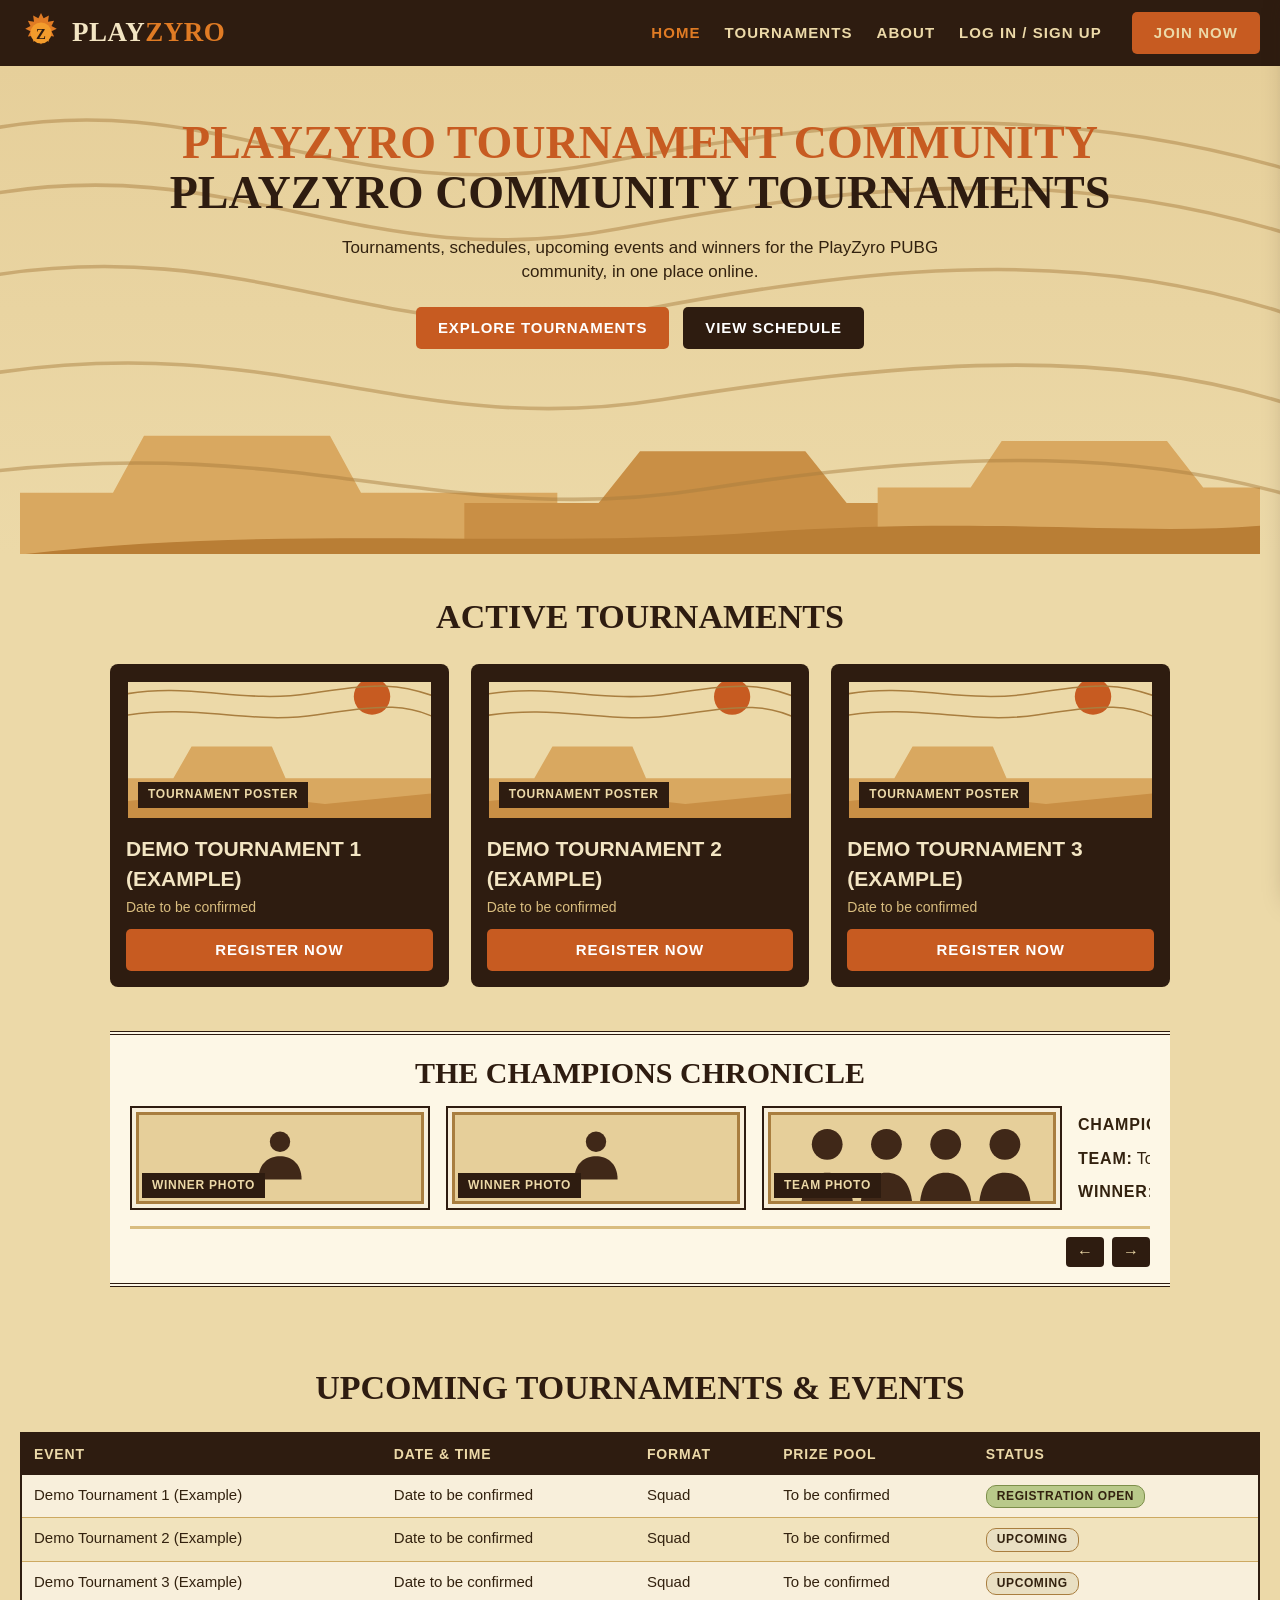
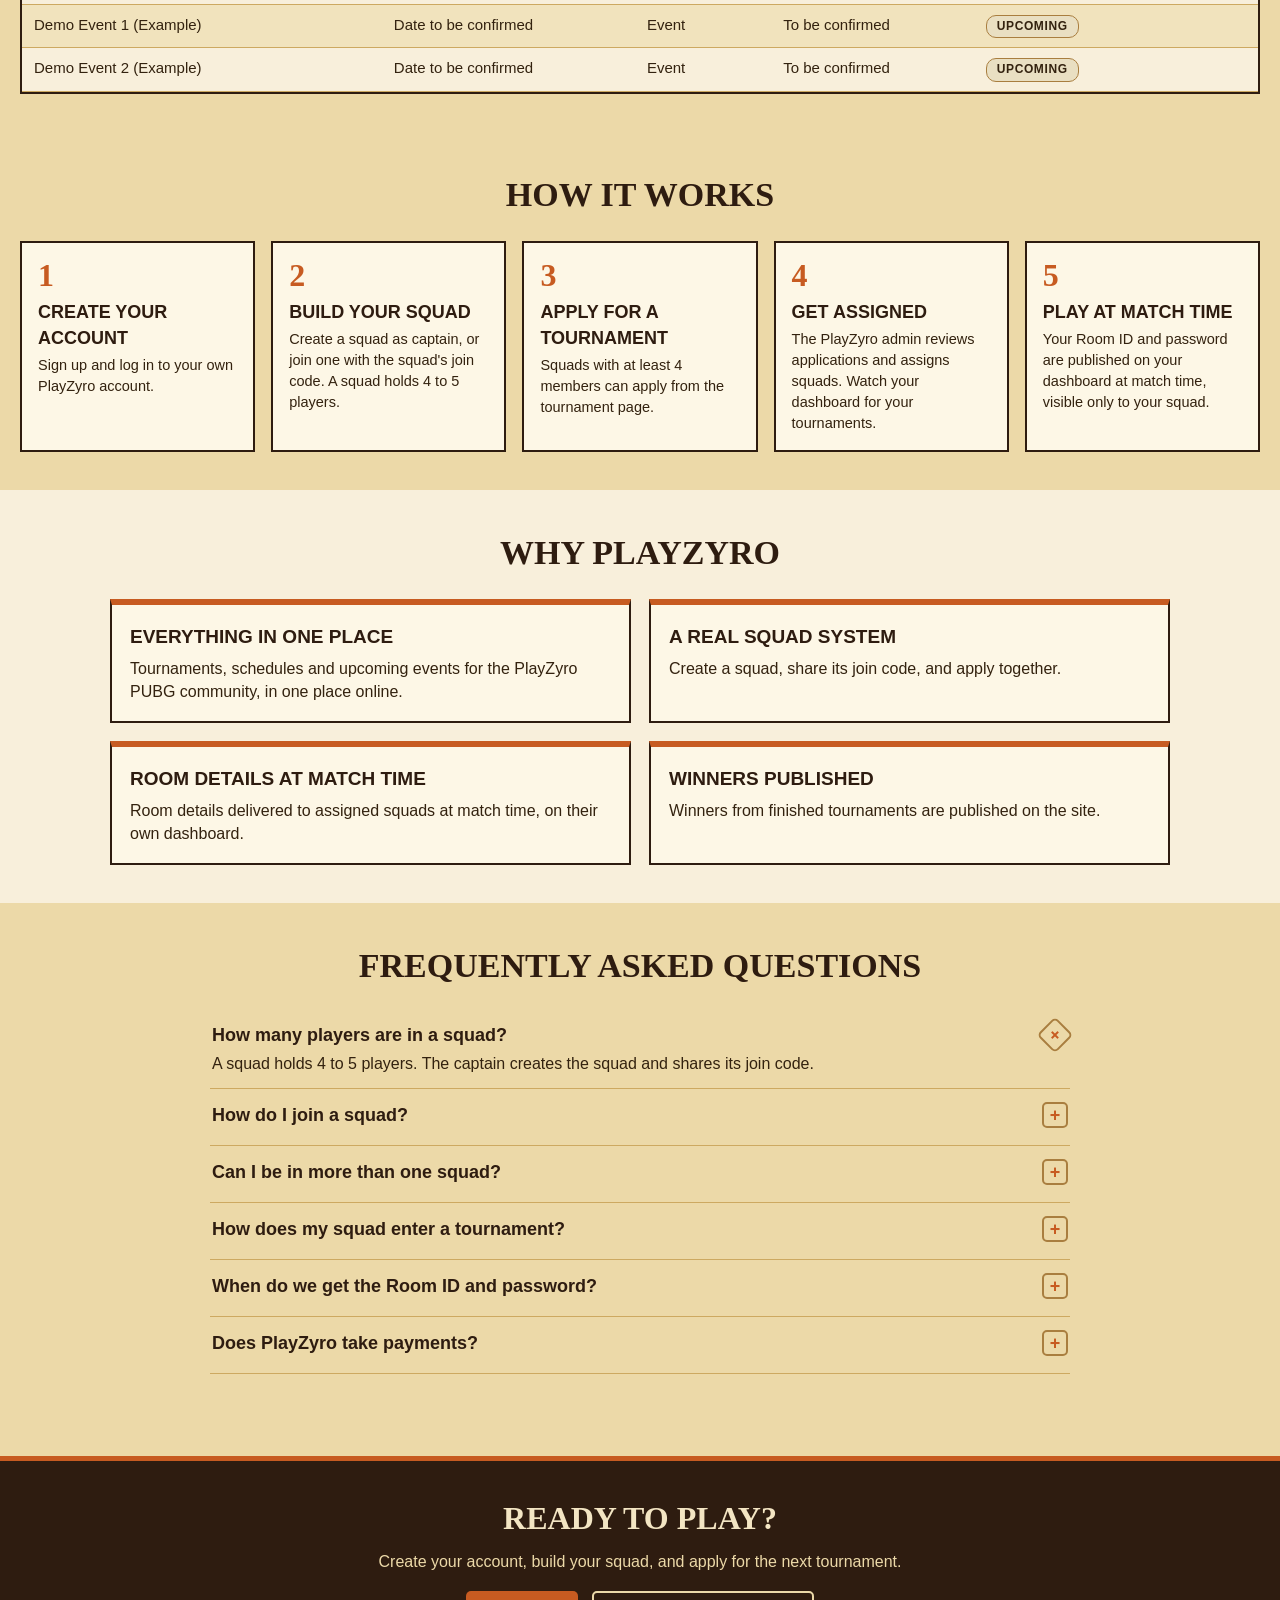
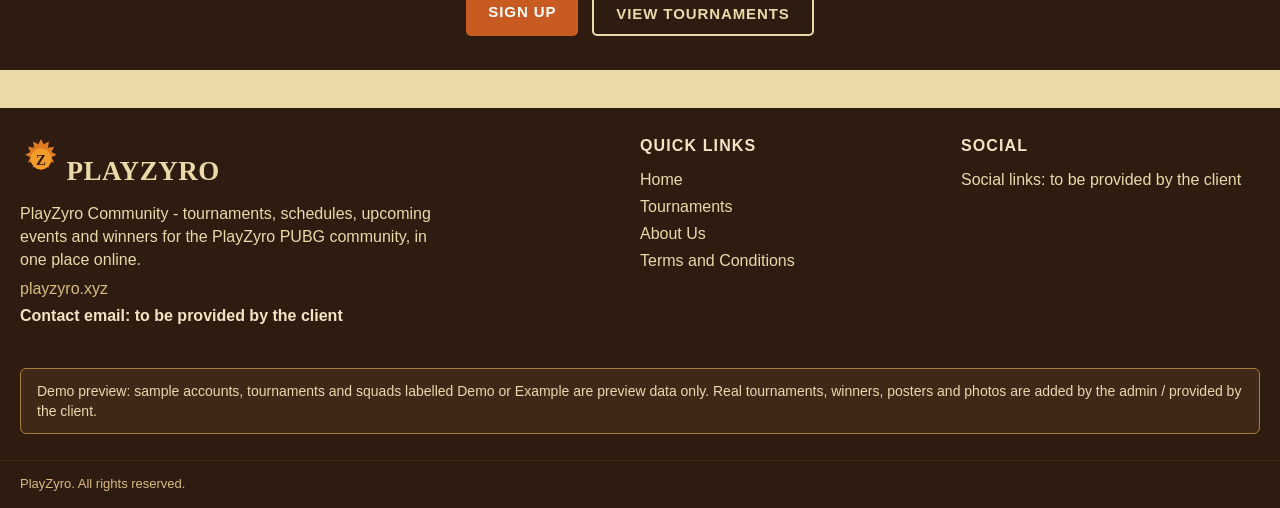
==== index.html @ addc8833 "Animations R1 fixes: height-animated FAQ (answers expand, single-open), desktop slider overflow for " ====
<!DOCTYPE html>
<html lang="en"><head><meta charset="utf-8"><meta name="viewport" content="width=device-width, initial-scale=1">
<title>Home - PlayZyro</title><link rel="icon" href="data:image/svg+xml,%3Csvg xmlns='http://www.w3.org/2000/svg' viewBox='0 0 32 32'%3E%3Ccircle cx='16' cy='16' r='11' fill='%23e07b24'/%3E%3Ctext x='16' y='22' font-size='15' font-family='Georgia' font-weight='bold' text-anchor='middle' fill='%232e1c10'%3EZ%3C/text%3E%3C/svg%3E">
<link rel="stylesheet" href="assets/css/style.css?v=2026-11-20c">
<script>window.PZ_VARIANT='v3';</script>
<script src="assets/js/app.js?v=2026-11-20c"></script>
</head><body>
<header class="site-header dark"><div class="header-in"><a class="logo" href="index.html" aria-label="PlayZyro home">
<svg width="42" height="42" viewBox="0 0 48 48" aria-hidden="true"><g fill="#e07b24"><path d="M24 1l3 6 6-3-1 7 7-1-3 6 6 3-6 3 3 6-7-1 1 7-6-3-3 6-3-6-6 3 1-7-7 1 3-6-6-3 6-3-3-6 7 1-1-7 6 3z"/><circle cx="24" cy="24" r="12" fill="#f39c2c"/></g><text x="24" y="31" font-size="17" font-family="Georgia,serif" font-weight="bold" text-anchor="middle" fill="#2e1c10">Z</text></svg>
<span class="word">PLAY<b>ZYRO</b></span></a>
<nav class="mainnav"><a href="index.html" class="active">Home</a><a href="tournaments.html">Tournaments</a><a href="about.html">About</a><a href="dashboard.html" data-nav-dash>Dashboard</a><a href="admin.html" data-nav-admin>Admin Panel</a><span class="userchip" data-user-chip></span><a class="btn joinbtn" href="auth.html">Join Now</a></nav><button class="burger" type="button" data-burger aria-label="Open menu" aria-expanded="false" aria-controls="site-drawer"><span></span><span></span><span></span></button></div></header><div class="drawer-backdrop" data-drawer-close></div><aside class="drawer" id="site-drawer" aria-hidden="true"><div class="drawer-head"><span class="drawer-title">Menu</span><button class="drawer-x" type="button" data-drawer-close aria-label="Close menu">&times;</button></div><nav class="drawer-nav"><a href="index.html">Home</a><a href="tournaments.html">Tournaments</a><a href="about.html">About</a><a href="dashboard.html" data-nav-dash>Dashboard</a><a href="admin.html" data-nav-admin>Admin Panel</a><span class="userchip" data-user-chip></span><div class="drawer-auth"><a class="btn joinbtn" href="auth.html">Sign Up</a><a class="btn dark joinbtn" href="auth.html">Log In</a></div></nav></aside>

<section class="hero"><svg class="topo" width="100%" height="100%" preserveAspectRatio="none" viewBox="0 0 1200 300" aria-hidden="true"><g fill="none" stroke="#a97e3f" stroke-width="1.4" opacity="0.55"><path d="M-20 40 C200 10 320 90 560 60 S 1000 20 1240 70"/><path d="M-20 80 C220 50 340 130 580 100 S 1020 60 1240 110"/><path d="M-20 130 C240 100 360 180 600 150 S 1040 110 1240 160"/><path d="M-20 190 C260 160 380 230 620 205 S 1060 170 1240 215"/><path d="M-20 250 C280 225 420 285 660 260 S 1080 235 1240 270"/></g></svg>
<h1><span class="l1">PlayZyro Tournament Community</span><span class="l2">PlayZyro Community Tournaments</span></h1>
<p>Tournaments, schedules, upcoming events and winners for the PlayZyro PUBG community, in one place online.</p>
<div class="cta"><a class="btn" href="tournaments.html">Explore Tournaments</a><a class="btn dark" href="tournaments.html#schedule">View Schedule</a></div>
<svg class="dunes" viewBox="0 0 1200 170" preserveAspectRatio="none" aria-hidden="true"><path d="M0 170 L0 110 L90 110 L120 55 L300 55 L330 110 L520 110 L520 170 Z" fill="#d9a860"/><path d="M430 170 L430 120 L560 120 L600 70 L760 70 L800 120 L950 120 L950 170 Z" fill="#c98f45"/><path d="M830 170 L830 105 L920 105 L950 60 L1110 60 L1145 105 L1200 105 L1200 170 Z" fill="#d9a860"/><path d="M0 170 C260 140 480 165 720 148 C940 133 1080 152 1200 142 L1200 170 Z" fill="#b97e35"/></svg></section>
<section class="section"><div class="wrap">
<h2>Active Tournaments</h2>
<div class="cards3" id="home-tournaments"></div>
</div></section>
<section class="section" style="padding-top:6px"><div class="newsstrip">
<h2>The Champions Chronicle</h2>
<div class="strip-row" id="champ-strip">
<div class="art-photo"><span class="art-tag">Winner Photo</span></div>
<div class="art-photo"><span class="art-tag">Winner Photo</span></div>
<div class="art-team"><span class="art-tag">Team Photo</span></div>
<div class="strip-cell"><span class="cap">Champions of the Week</span><span class="win-line"><span class="wl-label">Team:</span> To be confirmed</span><span class="win-line"><span class="wl-label">Winner:</span> To be confirmed</span></div>
</div>
<div class="strip-nav"><button type="button" id="strip-prev" aria-label="Previous">&larr;</button><button type="button" id="strip-next" aria-label="Next">&rarr;</button></div>
</div></section>
<section class="section"><div class="wrap">
<h2>Upcoming Tournaments &amp; Events</h2>
<div class="tablewrap stack-table" style="margin-top:20px"><table><thead><tr><th>Event</th><th>Date &amp; Time</th><th>Format</th><th>Prize Pool</th><th>Status</th></tr></thead><tbody id="home-upcoming"></tbody></table></div>
</div></section>
<section class="section"><div class="wrap"><h2>How It Works</h2><div class="steps"><div class="step"><div class="num">1</div><h3>Create your account</h3><p>Sign up and log in to your own PlayZyro account.</p></div><div class="step"><div class="num">2</div><h3>Build your squad</h3><p>Create a squad as captain, or join one with the squad's join code. A squad holds 4 to 5 players.</p></div><div class="step"><div class="num">3</div><h3>Apply for a tournament</h3><p>Squads with at least 4 members can apply from the tournament page.</p></div><div class="step"><div class="num">4</div><h3>Get assigned</h3><p>The PlayZyro admin reviews applications and assigns squads. Watch your dashboard for your tournaments.</p></div><div class="step"><div class="num">5</div><h3>Play at match time</h3><p>Your Room ID and password are published on your dashboard at match time, visible only to your squad.</p></div></div></div></section>
<section class="section alt"><div class="wrap"><h2>Why PlayZyro</h2><div class="why-grid"><div class="why-card"><h3>Everything in one place</h3><p>Tournaments, schedules and upcoming events for the PlayZyro PUBG community, in one place online.</p></div><div class="why-card"><h3>A real squad system</h3><p>Create a squad, share its join code, and apply together.</p></div><div class="why-card"><h3>Room details at match time</h3><p>Room details delivered to assigned squads at match time, on their own dashboard.</p></div><div class="why-card"><h3>Winners published</h3><p>Winners from finished tournaments are published on the site.</p></div></div></div></section>
<section class="section"><div class="wrap"><h2>Frequently Asked Questions</h2><div class="faq"><div class="faq-item"><h3>How many players are in a squad?</h3><p>A squad holds 4 to 5 players. The captain creates the squad and shares its join code.</p></div><div class="faq-item"><h3>How do I join a squad?</h3><p>Ask the captain for the squad's join code, then use Join a Squad while logged in.</p></div><div class="faq-item"><h3>Can I be in more than one squad?</h3><p>Each player has one active squad.</p></div><div class="faq-item"><h3>How does my squad enter a tournament?</h3><p>A squad with at least 4 members applies from the tournament page. The admin assigns squads, and assigned squads see the tournament on their dashboard.</p></div><div class="faq-item"><h3>When do we get the Room ID and password?</h3><p>The admin publishes them at match time. They appear on the dashboard of assigned squad members only.</p></div><div class="faq-item"><h3>Does PlayZyro take payments?</h3><p>No. PlayZyro does not take payments, deposits or withdrawals on this site.</p></div></div></div></section>
<section class="cta-band"><div class="wrap"><h2>Ready to Play?</h2><p>Create your account, build your squad, and apply for the next tournament.</p><div class="cta-row"><a class="btn" href="auth.html">Sign Up</a><a class="btn ghost-light" href="tournaments.html">View Tournaments</a></div></div></section>
<footer class="site-footer"><div class="footer-in">
<div><a class="logo" style="margin-bottom:10px" href="index.html" aria-label="PlayZyro home">
<svg width="42" height="42" viewBox="0 0 48 48" aria-hidden="true"><g fill="#e07b24"><path d="M24 1l3 6 6-3-1 7 7-1-3 6 6 3-6 3 3 6-7-1 1 7-6-3-3 6-3-6-6 3 1-7-7 1 3-6-6-3 6-3-3-6 7 1-1-7 6 3z"/><circle cx="24" cy="24" r="12" fill="#f39c2c"/></g><text x="24" y="31" font-size="17" font-family="Georgia,serif" font-weight="bold" text-anchor="middle" fill="#2e1c10">Z</text></svg>
<span class="word">PLAY<b>ZYRO</b></span></a><p style="margin:6px 0;max-width:420px">PlayZyro Community - tournaments, schedules, upcoming events and winners for the PlayZyro PUBG community, in one place online.</p><p style="margin:4px 0;color:var(--tan)">playzyro.xyz</p><p class="foot-contact">Contact email: to be provided by the client</p></div>
<div><h4>Quick Links</h4><a href="index.html">Home</a><a href="tournaments.html">Tournaments</a><a href="about.html">About Us</a><a href="terms.html">Terms and Conditions</a></div>
<div><h4>Social</h4><p style="margin:4px 0">Social links: to be provided by the client</p></div>
<p class="demo-note">Demo preview: sample accounts, tournaments and squads labelled Demo or Example are preview data only. Real tournaments, winners, posters and photos are added by the admin / provided by the client.</p>
</div><div class="footer-bottom">PlayZyro. All rights reserved.</div></footer>
<script>
(function(){var u=PZ.session();document.querySelectorAll('[data-nav-dash]').forEach(function(e){e.style.display=u?'':'none';});document.querySelectorAll('[data-nav-admin]').forEach(function(e){e.style.display=(u&&u.role==='admin')?'':'none';});document.querySelectorAll('.joinbtn').forEach(function(e){e.style.display=u?'none':'';});})();
</script>
<script>
function tCard(t){return '<article class="tcard"><div class="art-poster"><span class="art-tag">Tournament Poster</span></div><h3>'+PZ.esc(t.name)+'</h3><div class="date">'+PZ.esc(t.dateText)+(t.timeText?' - '+PZ.esc(t.timeText):'')+'</div><a class="btn" href="tournament.html?id='+t.id+'">Register Now</a></article>';}
document.getElementById('home-tournaments').innerHTML = PZ.db.tournaments.map(tCard).join('');
var rows = PZ.db.tournaments.map(function(t,i){return '<tr'+(i%2?' class="alt"':'')+'><td data-label="Event">'+PZ.esc(t.name)+'</td><td data-label="Date &amp; Time">'+PZ.esc(t.dateText)+'</td><td data-label="Format">'+PZ.esc(t.mode||'Squad')+'</td><td data-label="Prize Pool">To be confirmed</td><td data-label="Status"><span class="status'+(t.status==='Registration Open'?' open':'')+'">'+PZ.esc(t.status)+'</span></td></tr>';});
PZ.db.events.forEach(function(e,i){rows.push('<tr'+((PZ.db.tournaments.length+i)%2?' class="alt"':'')+'><td data-label="Event">'+PZ.esc(e.title)+'</td><td data-label="Date &amp; Time">'+PZ.esc(e.dateText)+'</td><td data-label="Format">Event</td><td data-label="Prize Pool">To be confirmed</td><td data-label="Status"><span class="status">Upcoming</span></td></tr>');});
document.getElementById('home-upcoming').innerHTML = rows.join('') || '<tr><td colspan="5">No tournaments or events yet. The admin adds them in the admin panel.</td></tr>';
var strip=document.getElementById('champ-strip');
document.getElementById('strip-prev').addEventListener('click',function(){strip.scrollBy({left:-240});});
document.getElementById('strip-next').addEventListener('click',function(){strip.scrollBy({left:240});});
</script>
</body></html>
---- assets/css/style.css ----
/* PlayZyro V3 - Miramar Desert theme */
:root{
  --sand:#ecd9a8; --sand2:#e6cf9a; --cream:#f8efdb; --paper:#fdf7e6;
  --brown:#2e1c10; --brown2:#402818; --orange:#c75b21; --orange2:#e07b24;
  --tan:#d9bd7f; --tan2:#cda961; --line:#a97e3f; --ink:#33220f;
  --display:Georgia,'Times New Roman',serif;
  --cond:'Arial Narrow','Helvetica Neue',Arial,sans-serif;
  --body:'Segoe UI',Arial,Helvetica,sans-serif;
}
*{box-sizing:border-box}
html,body{margin:0;padding:0}
body{background:var(--sand);color:var(--ink);font-family:var(--body);font-size:16px;line-height:1.45}
a{color:var(--orange)}
h1,h2,h3{font-family:var(--display);color:var(--brown);margin:0 0 .4em}
.wrap{max-width:1280px;margin:0 auto;padding:0 20px}
.btn{display:inline-block;background:var(--orange);color:#fff;border:0;border-radius:5px;padding:10px 22px;font-family:var(--cond);font-weight:700;letter-spacing:.06em;text-transform:uppercase;text-decoration:none;cursor:pointer;font-size:15px;text-align:center}
.btn:hover{background:var(--orange2)}
.btn.dark{background:var(--brown)}
.btn.dark:hover{background:var(--brown2)}
.btn.ghost{background:transparent;border:2px solid var(--brown);color:var(--brown)}
.btn.small{padding:6px 14px;font-size:13px}
input,select,textarea{width:100%;padding:9px 11px;border:1px solid var(--line);border-radius:4px;background:var(--cream);font-family:var(--body);font-size:15px;color:var(--ink)}
label{font-family:var(--cond);font-weight:700;letter-spacing:.05em;text-transform:uppercase;font-size:13px;display:block;margin:0 0 5px}
.msg{border-radius:5px;padding:10px 14px;margin:12px 0;font-weight:600}
.msg.err{background:#f6d9c8;border:1px solid var(--orange);color:#7a2d08}
.msg.ok{background:#eef0cf;border:1px solid #8a8f3c;color:#4c4f14}
.ph{background:#ddd3bd;border:2px solid #8d8570;color:#5c5340;display:flex;align-items:center;justify-content:center;text-align:center;font-family:var(--cond);font-weight:700;letter-spacing:.05em;text-transform:uppercase;padding:18px;min-height:110px}
.ph.tall{min-height:300px}
.tablewrap{overflow-x:auto;border:2px solid var(--brown);max-width:100%}
.dash-grid>*,.auth-grid>*,.detail-grid>*,.admin-grid>*,.footer-in>*,.hcards>*{min-width:0}
table{border-collapse:collapse;width:100%;min-width:640px;background:var(--cream)}
th{background:var(--brown);color:var(--sand);font-family:var(--cond);letter-spacing:.06em;text-transform:uppercase;text-align:left;padding:10px 12px;font-size:14px}
td{padding:9px 12px;border-bottom:1px solid var(--tan2);font-size:15px;vertical-align:top}
tr.alt td{background:#f1e3bd}
.status{display:inline-block;padding:2px 10px;border-radius:10px;font-family:var(--cond);font-weight:700;font-size:12px;letter-spacing:.05em;text-transform:uppercase;background:#e9dfc2;border:1px solid var(--line)}
.status.open{background:#b9c98a;border-color:#7d8f4a}
.pz-toast{position:fixed;left:50%;bottom:26px;transform:translateX(-50%) translateY(20px);background:var(--brown);color:var(--sand);padding:12px 22px;border-radius:6px;font-weight:600;opacity:0;pointer-events:none;transition:opacity .25s,transform .25s;z-index:99;max-width:90vw;text-align:center}
.pz-toast.show{opacity:1;transform:translateX(-50%) translateY(0)}

/* Header */
.site-header{position:relative;z-index:5}
.site-header.dark{background:var(--brown);color:var(--sand)}
.site-header.light{background:var(--cream);color:var(--brown);border-bottom:3px solid var(--tan)}
.header-in{display:flex;align-items:center;gap:26px;max-width:1280px;margin:0 auto;padding:12px 20px;flex-wrap:wrap}
.logo{display:flex;align-items:center;gap:10px;text-decoration:none}
.logo .word{font-family:var(--display);font-weight:900;font-size:27px;letter-spacing:.02em}
.dark .logo .word{color:#f3e5c3}.dark .logo .word b{color:var(--orange2)}
.light .logo .word{color:var(--brown)}.light .logo .word b{color:var(--orange)}
.mainnav{display:flex;gap:24px;flex-wrap:wrap;margin-left:auto;align-items:center}
.mainnav a{font-family:var(--cond);font-weight:700;letter-spacing:.07em;text-transform:uppercase;text-decoration:none;font-size:15px}
.dark .mainnav a{color:var(--sand)} .light .mainnav a{color:var(--brown)}
.mainnav a:hover,.mainnav a.active{color:var(--orange2)}
.userchip{font-family:var(--cond);font-weight:700;letter-spacing:.04em}
.joinbtn{margin-left:6px}

/* Hero (home) */
.hero{position:relative;overflow:hidden;background:linear-gradient(var(--sand2),var(--sand));text-align:center;padding:52px 20px 0}
.hero .topo{position:absolute;inset:0;opacity:.5;pointer-events:none}
.hero h1{position:relative;font-size:46px;line-height:1.08;text-transform:uppercase;font-weight:900}
.hero h1 .l1{color:var(--orange);display:block}
.hero h1 .l2{color:var(--brown);display:block}
.hero p{position:relative;max-width:640px;margin:10px auto 22px;font-size:17px}
.hero .cta{position:relative;display:flex;gap:14px;justify-content:center;flex-wrap:wrap;padding-bottom:26px}
.dunes{display:block;width:100%;height:auto;margin-top:4px}

/* Sections */
.section{padding:38px 0}
.section h2{font-size:34px;text-transform:uppercase;text-align:center;font-weight:900}
.cards3{display:grid;grid-template-columns:repeat(3,1fr);gap:22px;max-width:1060px;margin:22px auto 0}
.tcard{background:var(--brown);border-radius:8px;padding:16px;color:var(--sand)}
.tcard .ph{min-height:130px;border-radius:4px}
.tcard h3{color:#f3e5c3;font-family:var(--cond);text-transform:uppercase;font-size:21px;margin:14px 0 2px}
.tcard .date{color:var(--tan);font-size:14px;margin-bottom:12px}
.tcard .btn{width:100%}

/* Newspaper strips */
.newsstrip{background:var(--paper);border-top:4px double var(--brown);border-bottom:4px double var(--brown);padding:16px 20px;max-width:1060px;margin:0 auto}
.newsstrip h2{font-size:30px}
.strip-row{display:flex;gap:16px;align-items:stretch;overflow-x:auto;padding-bottom:6px}
.strip-row .ph{flex:1 1 180px;min-height:104px}
.strip-cell{flex:1 1 200px;display:flex;flex-direction:column;gap:8px;justify-content:center}
.strip-cell .cap{font-family:var(--cond);font-weight:700;text-transform:uppercase;letter-spacing:.05em}
.strip-nav{display:flex;gap:8px;justify-content:flex-end;margin-top:8px}
.strip-nav button{background:var(--brown);color:var(--sand);border:0;border-radius:4px;width:38px;height:30px;cursor:pointer;font-size:16px}

/* Footer */
.site-footer{background:var(--brown);color:var(--sand);margin-top:50px}
.footer-in{max-width:1280px;margin:0 auto;padding:34px 20px 20px;display:grid;grid-template-columns:2fr 1fr 1fr;gap:28px}
.site-footer h4{font-family:var(--cond);letter-spacing:.07em;text-transform:uppercase;color:#f3e5c3;margin:0 0 10px}
.site-footer a{color:var(--sand);text-decoration:none;display:block;margin:4px 0}
.site-footer a:hover{color:var(--orange2)}
.footer-bottom{border-top:1px solid var(--brown2);padding:14px 20px;max-width:1280px;margin:0 auto;font-size:13px;color:var(--tan)}
.demo-note{grid-column:1/-1;background:var(--brown2);border:1px solid var(--line);border-radius:6px;padding:12px 16px;font-size:14px;color:#e8d9ae}

/* Page titles (tournaments) */
.pagetitle{position:relative;text-align:center;padding:44px 20px 8px;overflow:hidden}
.pagetitle .topo{position:absolute;inset:0;opacity:.45;pointer-events:none}
.pagetitle h1{position:relative;font-size:52px;text-transform:uppercase;font-weight:900}
.pagetitle p{position:relative;font-size:18px}
.champ-banner{max-width:1180px;margin:26px auto 0;background:var(--paper);border:2px solid var(--brown);padding:12px 18px}
.champ-banner .cb-head{display:flex;align-items:center;gap:14px}
.champ-banner .cb-head:before,.champ-banner .cb-head:after{content:"";flex:1;border-top:3px solid var(--brown);border-bottom:1px solid var(--brown);height:5px}
.champ-banner h2{font-size:22px;margin:0}
.champ-row{display:flex;gap:18px;align-items:center;flex-wrap:wrap;margin-top:10px}
.champ-row .ph{min-height:74px;flex:0 0 190px}
.champ-row .cap{font-family:var(--display);font-weight:900;font-size:21px;text-transform:uppercase;color:var(--brown)}
.hcards{display:grid;grid-template-columns:repeat(3,1fr);gap:20px;max-width:1180px;margin:20px auto 0}
.hcard{background:#f3e7c6;border:2px solid var(--brown);padding:12px;display:flex;gap:14px;align-items:stretch}
.hcard .ph{flex:0 0 118px;min-height:118px;padding:8px;font-size:13px}
.hcard h3{font-family:var(--cond);font-size:20px;text-transform:uppercase;margin:0 0 4px}
.hcard .meta{font-size:14px;margin-bottom:10px}
.sched{max-width:1180px;margin:0 auto}
.sched h2{text-align:left;font-size:22px;font-family:var(--cond);letter-spacing:.05em}

/* Auth */
.auth-grid{display:grid;grid-template-columns:1fr 1fr;gap:26px;max-width:1180px;margin:30px auto 0;align-items:start}
.panel{background:var(--paper);border:2px solid var(--orange);padding:18px}
.panel h2{font-family:var(--cond);font-size:26px;text-transform:uppercase;border-bottom:2px solid var(--orange);padding-bottom:8px}
.panel .ph{margin-bottom:14px}
.auth-panel{border:3px solid var(--brown);background:var(--paper);padding:0;overflow:hidden}
.auth-panel .ap-head{background:var(--orange);color:#fff;font-family:var(--display);font-weight:700;font-size:22px;text-align:center;padding:12px}
.auth-cols{display:grid;grid-template-columns:1fr 1fr}
.auth-col{padding:20px}
.auth-col:first-child{border-right:1px solid var(--tan2)}
.auth-col h2{font-family:var(--cond);text-align:center;font-size:24px}
.auth-col .field{margin-bottom:13px}
.checkline{display:flex;gap:8px;align-items:flex-start;font-size:14px;margin:10px 0}
.checkline input{width:auto;margin-top:3px}
.demo-box{max-width:1180px;margin:20px auto 0;background:var(--brown);color:var(--sand);border-radius:6px;padding:14px 18px;font-size:15px}
.demo-box b{color:var(--orange2)}

/* Dashboard */
.dash-band{background:var(--tan);margin-top:0}
.dash-band-in{max-width:1280px;margin:0 auto;padding:16px 20px;display:flex;gap:22px;align-items:flex-start;flex-wrap:wrap}
.dash-band h1{font-family:var(--cond);font-size:30px;text-transform:uppercase;margin:8px 0 0}
.dash-band h1 span{color:#6d4c1e;font-weight:400}
.roombox{margin-left:auto;background:var(--brown);color:var(--sand);min-width:300px;max-width:430px;flex:1 1 300px}
.roombox .rb-head{background:var(--orange);color:#fff;font-family:var(--cond);font-weight:700;letter-spacing:.06em;padding:8px 14px;font-size:17px}
.roombox .rb-body{padding:12px 14px;font-size:15px}
.roombox .rb-body .cred{font-weight:700;color:#f3e5c3}
.dash-grid{display:grid;grid-template-columns:300px 1fr 250px;gap:24px;max-width:1280px;margin:26px auto 0;padding:0 20px;align-items:start}
.dash-grid h2{font-family:var(--cond);font-size:24px;text-transform:uppercase;text-align:left}
.squadcard{border:2px solid var(--brown);background:#eef0ea;padding:14px}
.squadcard .ph{min-height:140px;margin-bottom:12px}
.squadcard .sname{font-family:var(--cond);font-weight:700;font-size:19px;text-transform:uppercase;border-bottom:2px solid var(--brown);padding-bottom:6px}
.squadcard ul{list-style:none;margin:10px 0;padding:0}
.squadcard li{padding:5px 0;border-bottom:1px solid #d8d2bd;font-size:15px}
.jocode{background:var(--tan);padding:9px 11px;font-family:var(--cond);font-weight:700;letter-spacing:.04em;display:flex;justify-content:space-between;gap:8px;align-items:center;flex-wrap:wrap}
.winners-strip{margin-top:26px}
.winners-strip h2{font-family:var(--cond)}
.ws-bar{border:2px solid var(--brown);background:var(--tan);padding:8px 14px;font-family:var(--cond);font-weight:700;letter-spacing:.05em;text-transform:uppercase}
.ws-body{border:2px solid var(--brown);border-top:0;background:var(--paper);padding:16px;display:flex;gap:18px;align-items:center;flex-wrap:wrap}
.ws-body .ph{flex:0 0 190px;min-height:100px}
.ws-body .cap{font-family:var(--display);font-weight:900;font-size:20px;text-transform:uppercase;color:var(--brown)}
.side-col .ph{min-height:300px}
.eventlist{list-style:none;margin:10px 0;padding:0}
.eventlist li{background:var(--paper);border:1px solid var(--line);padding:9px 12px;margin-bottom:8px}

/* Generic content pages */
.content{max-width:900px;margin:34px auto 0;padding:0 20px}
.content h1{font-size:38px;text-transform:uppercase}
.content .card{background:var(--paper);border:2px solid var(--brown);padding:24px}
.gapbox{background:#f3e7c6;border:2px dashed var(--orange);padding:14px 18px;margin-top:18px;font-weight:600}
.formcard{max-width:560px;margin:30px auto 0;background:var(--paper);border:2px solid var(--brown);padding:24px}
.formcard .field{margin-bottom:14px}
.detail-grid{display:grid;grid-template-columns:1fr 1fr;gap:24px;max-width:1000px;margin:28px auto 0;padding:0 20px;align-items:start}

/* Admin */
.admin-shell{display:flex;min-height:100vh}
.admin-side{background:var(--brown);color:var(--sand);width:230px;flex:0 0 230px;padding:20px 16px}
.admin-side .logo .word{color:#f3e5c3;font-size:22px}.admin-side .logo .word b{color:var(--orange2)}
.admin-side .ap-label{text-align:center;font-family:var(--cond);letter-spacing:.15em;margin:12px 0 20px;color:var(--tan)}
.admin-side nav a{display:block;color:var(--sand);text-decoration:none;font-family:var(--cond);font-weight:700;letter-spacing:.04em;padding:10px 12px;border-radius:5px;margin-bottom:4px}
.admin-side nav a:hover,.admin-side nav a.active{background:var(--orange);color:#fff}
.admin-main{flex:1;padding:20px;min-width:0}
.admin-top{display:flex;gap:16px;align-items:center;flex-wrap:wrap;margin-bottom:20px}
.admin-top .searchbox{flex:1 1 260px}
.countbox{background:var(--paper);border:2px solid var(--brown);padding:8px 20px;text-align:center}
.countbox .num{font-family:var(--display);font-weight:900;font-size:26px;color:var(--brown)}
.countbox .lbl{font-family:var(--cond);font-size:12px;letter-spacing:.08em;text-transform:uppercase}
.admin-grid{display:grid;grid-template-columns:1fr 1fr;gap:22px}
.admin-card{background:var(--paper);border:1px solid var(--tan2);border-radius:8px;padding:18px;box-shadow:0 2px 6px rgba(46,28,16,.12)}
.admin-card h2{font-family:var(--cond);font-size:22px;text-transform:uppercase;text-align:left}
.admin-card table{min-width:0}
.admin-card th{background:transparent;color:var(--brown);border-bottom:2px solid var(--brown)}
.admin-card td{border-bottom:1px solid #e3d3a5;padding:8px;font-size:14px}
.admin-card th{padding:8px;font-size:13px}
.mini-ph{display:inline-block;background:#ddd3bd;border:1px solid #8d8570;color:#5c5340;font-family:var(--cond);font-weight:700;font-size:10px;padding:5px 7px;text-align:center;text-transform:uppercase}
.tcards{display:grid;grid-template-columns:repeat(auto-fill,minmax(180px,1fr));gap:14px}
.tcards .tcard2{border:1px solid var(--tan2);border-radius:6px;padding:10px;background:var(--cream)}
.tcards .tcard2 .ph{min-height:80px;padding:8px;font-size:12px;margin:8px 0}
.tcards .tcard2 h3{font-family:var(--cond);font-size:16px;margin:0}
.admin-form .field{margin-bottom:11px}
.admin-form .row2{display:grid;grid-template-columns:1fr 1fr;gap:12px}
.assign-list label{display:flex;gap:8px;align-items:center;text-transform:none;font-family:var(--body);font-weight:400;font-size:15px;margin:6px 0}
.assign-list input{width:auto}
.timeline{list-style:none;margin:0;padding:0 0 0 14px;border-left:3px solid var(--tan2)}
.timeline li{padding:8px 0 8px 10px;position:relative}
.timeline li:before{content:"";position:absolute;left:-21px;top:15px;width:9px;height:9px;border-radius:50%;background:var(--orange)}

@media (max-width:900px){
  .dash-grid{grid-template-columns:1fr 1fr}
  .side-col{grid-column:1/-1}
  .admin-grid{grid-template-columns:1fr}
}
@media (max-width:760px){
  .header-in{gap:14px}
  .mainnav{margin-left:0;gap:14px}
  .hero h1{font-size:31px}
  .pagetitle h1{font-size:34px}
  .cards3,.hcards{grid-template-columns:1fr}
  .auth-grid,.auth-cols,.detail-grid{grid-template-columns:1fr}
  .auth-col:first-child{border-right:0;border-bottom:1px solid var(--tan2)}
  .dash-grid{grid-template-columns:1fr}
  .roombox{margin-left:0}
  .footer-in{grid-template-columns:1fr}
  .admin-shell{flex-direction:column}
  .admin-side{width:100%;flex:none}
  .admin-side nav{display:flex;flex-wrap:wrap;gap:4px}
  .section h2{font-size:26px}
  table{min-width:560px}
}

/* ============ R2 FIX ROUND (2026-11-20) ============ */
/* Item 4: editorial display type lock - headlines always use the display face */
h1,.section h2,.pagetitle h1,.content h1,.newsstrip h2,.champ-banner h2{font-family:var(--display);font-weight:900}
.sched h2{font-family:var(--display);font-size:26px;letter-spacing:0;text-transform:uppercase}

/* Items 1-2: compact mobile header + slide-in drawer */
.burger{display:none;background:transparent;border:2px solid currentColor;border-radius:5px;width:44px;height:40px;padding:9px 10px;cursor:pointer;color:inherit;flex:0 0 auto;margin-left:auto}
.burger span{display:block;height:3px;background:currentColor;margin:0 0 5px}
.burger span:last-child{margin-bottom:0}
.drawer{position:fixed;top:0;right:0;height:100dvh;width:min(320px,86vw);background:var(--brown);color:var(--sand);z-index:60;transform:translateX(105%);transition:transform .32s ease;box-shadow:-6px 0 24px rgba(46,28,16,.35);display:flex;flex-direction:column}
.drawer.open{transform:translateX(0)}
.drawer-backdrop{position:fixed;inset:0;background:rgba(46,28,16,.55);opacity:0;pointer-events:none;transition:opacity .32s ease;z-index:59}
.drawer-backdrop.open{opacity:1;pointer-events:auto}
.drawer-head{display:flex;align-items:center;justify-content:space-between;padding:16px 18px;border-bottom:2px solid var(--brown2)}
.drawer-title{font-family:var(--display);font-weight:900;font-size:21px;text-transform:uppercase;color:#f3e5c3}
.drawer-x{background:transparent;border:2px solid var(--tan);color:var(--sand);border-radius:5px;width:38px;height:38px;font-size:21px;line-height:1;cursor:pointer}
.drawer-nav{display:flex;flex-direction:column;gap:2px;padding:14px 18px;overflow-y:auto}
.drawer-nav>a{font-family:var(--cond);font-weight:700;letter-spacing:.06em;text-transform:uppercase;text-decoration:none;color:var(--sand);font-size:17px;padding:11px 6px;border-bottom:1px solid var(--brown2)}
.drawer-nav>a:hover{color:var(--orange2)}
.drawer-nav .userchip{padding:12px 6px 2px;color:var(--tan)}
.drawer-auth{display:flex;gap:10px;margin-top:16px}
.drawer-auth .btn{flex:1}

/* Item 3: hero artwork - defined hard-edge shapes, stronger contour lines */
.hero .topo,.pagetitle .topo{opacity:.85}
.hero .topo path,.pagetitle .topo path{stroke-width:2.2}

/* Item 6: distinct placeholder treatments (poster artwork / winner photo frame / team photo frame) */
.art-poster,.art-photo,.art-team{position:relative;border:2px solid var(--brown);overflow:hidden;display:flex;align-items:flex-end;min-height:110px;background-color:#e8d5a3}
.art-poster{background-image:url("data:image/svg+xml,%3Csvg xmlns='http://www.w3.org/2000/svg' viewBox='0 0 400 225'%3E%3Crect width='400' height='225' fill='%23ecd9a8'/%3E%3Ccircle cx='322' cy='42' r='24' fill='%23c75b21'/%3E%3Cg fill='none' stroke='%23a97e3f' stroke-width='2'%3E%3Cpath d='M-10 40 C80 22 150 52 240 38 S 360 24 410 44'/%3E%3Cpath d='M-10 68 C90 50 160 80 250 66 S 370 52 410 72'/%3E%3C/g%3E%3Cpath d='M0 225 L0 150 L60 150 L84 108 L190 108 L208 150 L400 150 L400 225 Z' fill='%23d9a860'/%3E%3Cpath d='M0 225 L0 180 L120 168 L260 184 L400 170 L400 225 Z' fill='%23c98f45'/%3E%3Cpath d='M0 225 C90 206 210 220 400 202 L400 225 Z' fill='%23b97e35'/%3E%3C/svg%3E");background-size:cover;background-position:center}
.art-photo{background-color:#e6cf9a;background-image:url("data:image/svg+xml,%3Csvg xmlns='http://www.w3.org/2000/svg' viewBox='0 0 100 100'%3E%3Ccircle cx='50' cy='33' r='17' fill='%23402818'/%3E%3Cpath d='M14 96 C14 68 32 57 50 57 C68 57 86 68 86 96 Z' fill='%23402818'/%3E%3C/svg%3E");background-repeat:no-repeat;background-position:center 34%;background-size:auto 60%;box-shadow:inset 0 0 0 4px var(--cream),inset 0 0 0 7px var(--line)}
.art-team{background-color:#e6cf9a;background-image:url("data:image/svg+xml,%3Csvg xmlns='http://www.w3.org/2000/svg' viewBox='0 0 200 100'%3E%3Cg fill='%23402818'%3E%3Ccircle cx='28' cy='36' r='13'/%3E%3Cpath d='M6 92 C6 68 16 60 28 60 C40 60 50 68 50 92 Z'/%3E%3Ccircle cx='78' cy='36' r='13'/%3E%3Cpath d='M56 92 C56 68 66 60 78 60 C90 60 100 68 100 92 Z'/%3E%3Ccircle cx='128' cy='36' r='13'/%3E%3Cpath d='M106 92 C106 68 116 60 128 60 C140 60 150 68 150 92 Z'/%3E%3Ccircle cx='178' cy='36' r='13'/%3E%3Cpath d='M156 92 C156 68 166 60 178 60 C190 60 200 68 200 92 Z'/%3E%3C/g%3E%3C/svg%3E");background-repeat:no-repeat;background-position:center 34%;background-size:80% auto;box-shadow:inset 0 0 0 4px var(--cream),inset 0 0 0 7px var(--line)}
.art-tag{position:relative;z-index:2;background:var(--brown);color:var(--sand);font-family:var(--cond);font-weight:700;letter-spacing:.06em;text-transform:uppercase;font-size:12px;padding:4px 10px;margin:10px}
.art-poster.tall{min-height:300px;height:100%}
.tcard .art-poster{height:140px;min-height:140px}
.hcard{flex-direction:column}
.hcard .art-poster{width:100%;height:150px;flex:none}
.hcard-body{display:flex;flex-direction:column;align-items:flex-start}
.panel .art-poster,.panel .art-photo,.panel .art-team{margin-bottom:14px}
.squadcard .art-team{min-height:140px;margin-bottom:12px}
.side-col .art-poster{min-height:300px}
.ws-body .art-photo{flex:0 0 190px;min-height:100px}
.strip-row .art-photo,.strip-row .art-team{flex:1 1 180px;min-height:104px}
.champ-unit{display:flex;gap:14px;align-items:center;flex:1 1 280px}
.champ-unit .art-photo,.champ-unit .art-team{flex:0 0 170px;height:84px;min-height:84px}
.tcards .tcard2 .art-poster{height:84px;min-height:84px;margin:8px 0}
.mini-frame{display:inline-block;background:#e6cf9a;border:1px solid var(--line);box-shadow:inset 0 0 0 2px var(--cream);color:#5c5340;font-family:var(--cond);font-weight:700;font-size:10px;padding:5px 7px;text-align:center;text-transform:uppercase}
.win-line{display:block;margin-top:2px}
.wl-label{font-family:var(--cond);font-weight:700;text-transform:uppercase;letter-spacing:.05em;white-space:nowrap}

/* Item 13: page-depth sections */
.steps{display:grid;grid-template-columns:repeat(5,1fr);gap:16px;margin-top:22px}
.step{background:var(--paper);border:2px solid var(--brown);padding:16px}
.step .num{font-family:var(--display);font-weight:900;font-size:32px;color:var(--orange);line-height:1}
.step h3{font-family:var(--cond);text-transform:uppercase;font-size:18px;margin:8px 0 4px}
.step p{margin:0;font-size:14.5px}
.section.alt{background:var(--cream)}
.why-grid{display:grid;grid-template-columns:repeat(2,1fr);gap:18px;max-width:1060px;margin:22px auto 0}
.why-card{background:var(--paper);border:2px solid var(--brown);border-top:6px solid var(--orange);padding:18px}
.why-card h3{font-family:var(--cond);text-transform:uppercase;font-size:19px;margin:0 0 6px}
.why-card p{margin:0}
.faq{max-width:860px;margin:18px auto 0;text-align:left}
.faq-item{border-bottom:1px solid var(--tan2);padding:13px 2px}
.faq-item h3{font-family:var(--cond);font-size:18px;margin:0 0 4px;color:var(--brown)}
.faq-item p{margin:0}
.cta-band{background:var(--brown);color:var(--sand);text-align:center;padding:34px 20px;border-top:5px solid var(--orange);margin-top:44px}
.cta-band h2{color:#f3e5c3;font-size:32px;text-transform:uppercase;margin:0 0 8px}
.cta-band p{margin:0 auto 18px;max-width:560px}
.cta-row{display:flex;gap:14px;justify-content:center;flex-wrap:wrap}
.btn.ghost-light{background:transparent;border:2px solid var(--sand);color:var(--sand)}
.squad-strip{max-width:1180px;margin:38px auto 0;background:var(--paper);border:2px solid var(--brown);padding:20px}
.squad-strip h2{font-size:26px;text-align:left;margin:0 0 6px}
.ss-row{display:grid;grid-template-columns:repeat(4,1fr);gap:16px;margin-top:12px}
.ss-item{display:flex;gap:10px;align-items:flex-start}
.ss-item .num{font-family:var(--display);font-weight:900;font-size:26px;color:var(--orange);line-height:1.1}
.ss-item p{margin:0;font-size:14.5px}
.detail-extra{display:grid;grid-template-columns:1fr;gap:20px;max-width:1000px;margin:24px auto 0}
.detail-extra .panel h2{text-align:left}
.apply-steps,.rules-list{margin:8px 0 0;padding-left:22px}
.apply-steps li,.rules-list li{margin-bottom:7px}
.r2-block{margin-top:28px}
.r2-block h2{font-size:30px;text-transform:uppercase}
.r2-block .steps{grid-template-columns:repeat(5,1fr)}

/* Item 9: footer tightening + designed contact line */
.site-footer{margin-top:38px}
.footer-in{padding:26px 20px 12px;gap:22px}
.foot-contact{margin:4px 0;color:#f3e5c3;font-weight:600}

/* Item 7 (admin): contained scroll wrapper, visible hint, sticky first column */
.scroll-hint{display:none;font-family:var(--cond);font-weight:700;letter-spacing:.05em;text-transform:uppercase;font-size:12px;color:var(--orange);margin:0 0 8px}
@media (max-width:900px){
  .scroll-hint{display:block}
  .admin-card th:first-child,.admin-card td:first-child{position:sticky;left:0;background:var(--paper);z-index:2}
  .admin-top .countbox{flex:1 1 0}
  .admin-top .countbox + .countbox{border-left:0}
}

@media (max-width:900px){
  .steps{grid-template-columns:repeat(2,1fr)}
  .ss-row{grid-template-columns:repeat(2,1fr)}
  .r2-block .steps{grid-template-columns:repeat(2,1fr)}
}
@media (max-width:820px){
  /* Items 1-2: one compact header row; nav + auth live in the drawer */
  .header-in{flex-wrap:nowrap;gap:12px;padding:10px 16px}
  .mainnav{display:none}
  .burger{display:block}
  .logo .word{font-size:23px}
  /* Item 8: auth form leads on mobile */
  .auth-grid{display:flex;flex-direction:column}
  .auth-formcol{order:-1}
}
@media (max-width:640px){
  /* Item 7: public tables become stacked label/value cards */
  .tablewrap.stack-table{border:0;overflow:visible}
  .tablewrap.stack-table table{min-width:0 !important;width:100%}
  .tablewrap.stack-table thead{display:none}
  .tablewrap.stack-table tbody tr{display:block;background:var(--paper);border:2px solid var(--brown);margin:0 0 12px;padding:4px 2px}
  .tablewrap.stack-table tbody td{display:flex;justify-content:space-between;align-items:center;gap:14px;border-bottom:1px solid var(--tan2);padding:8px 10px;text-align:right}
  .tablewrap.stack-table tbody td:last-child{border-bottom:0}
  .tablewrap.stack-table tbody td:before{content:attr(data-label);font-family:var(--cond);font-weight:700;text-transform:uppercase;letter-spacing:.05em;font-size:12px;color:var(--brown);text-align:left;flex:0 0 auto}
  .tablewrap.stack-table tbody td[colspan]{display:block;text-align:left}
  .tablewrap.stack-table tbody td[colspan]:before{content:none}
  .steps,.ss-row,.why-grid,.r2-block .steps{grid-template-columns:1fr}
  .champ-unit{flex:1 1 100%}
  .footer-in{gap:16px;padding:22px 16px 10px}
}

/* ===== PlayZyro Animations R1 (panel-approved S1-S5 + O1-O4, Chat 3) =====
   Rules: content visible on load, entrance starts from visible, no scroll-reveal,
   animations are never gated on any motion preference setting. */
.btn{transition:background-color .16s ease,color .16s ease,border-color .16s ease,transform .12s ease}
.btn:active{transform:scale(.98)}
.main-nav a,nav.main a,.drawer-nav a{transition:color .15s ease,background-color .15s ease}
@keyframes pzHero{from{transform:translateY(10px) scale(.99);opacity:.92}to{transform:translateY(0) scale(1);opacity:1}}
.hero{animation:pzHero .5s ease-out}

@media (hover:hover) and (pointer:fine){
  .tcard,.why-card{transition:transform .18s ease,border-color .18s ease,box-shadow .18s ease}
  .tcard:hover,.why-card:hover{transform:translateY(-2px);border-color:#a97e3f;box-shadow:0 10px 22px rgba(46,28,16,.22)}
}
.pz-prog{height:3px;background:#d9bd7f;margin-top:10px;overflow:hidden}
.pz-prog i{display:block;height:100%;width:0;background:#c75b21;transition:width .3s ease}
.strip-row{scroll-behavior:smooth;scroll-snap-type:x proximity}
.strip-row>*{scroll-snap-align:start}
.pz-faq-q{cursor:pointer;display:flex;justify-content:space-between;align-items:center;gap:12px}
.pz-chev{flex:none;width:26px;height:26px;border:2px solid #a97e3f;border-radius:5px;color:#c75b21;display:inline-flex;align-items:center;justify-content:center;font-family:var(--cond);font-weight:700;transition:transform .3s ease}
.pz-chev::after{content:"+"}
.pz-open .pz-chev{transform:rotate(45deg)}
.pz-faq-a{display:grid;grid-template-rows:0fr;transition:grid-template-rows .32s ease-in-out}
.pz-faq-in{overflow:hidden;min-height:0}
.pz-msg-in{animation:pzMsg .2s ease-out}
@keyframes pzMsg{from{opacity:.35;transform:translateY(-4px)}to{opacity:1;transform:translateY(0)}}
.pz-swap{animation:pzSwap .16s ease-out}
@keyframes pzSwap{from{opacity:.45}to{opacity:1}}
.pz-reveal{animation:pzReveal .5s ease-out}
@keyframes pzReveal{from{opacity:.55;transform:scale(.985)}to{opacity:1;transform:scale(1)}}

/* Animations R1 correction: the Champions strip must actually overflow to slide (S2);
   R2 fitted its cells to the row, so prev/next and auto-advance had nothing to move. */
.strip-row>.ph,.strip-row>.art-photo,.strip-row>.art-team,.strip-row>.strip-cell{flex:0 0 300px}
/* Animations R1 fix: open state for the FAQ answer wrapper (was missing, answers could not expand). */
.faq-item.pz-open .pz-faq-a{grid-template-rows:1fr}
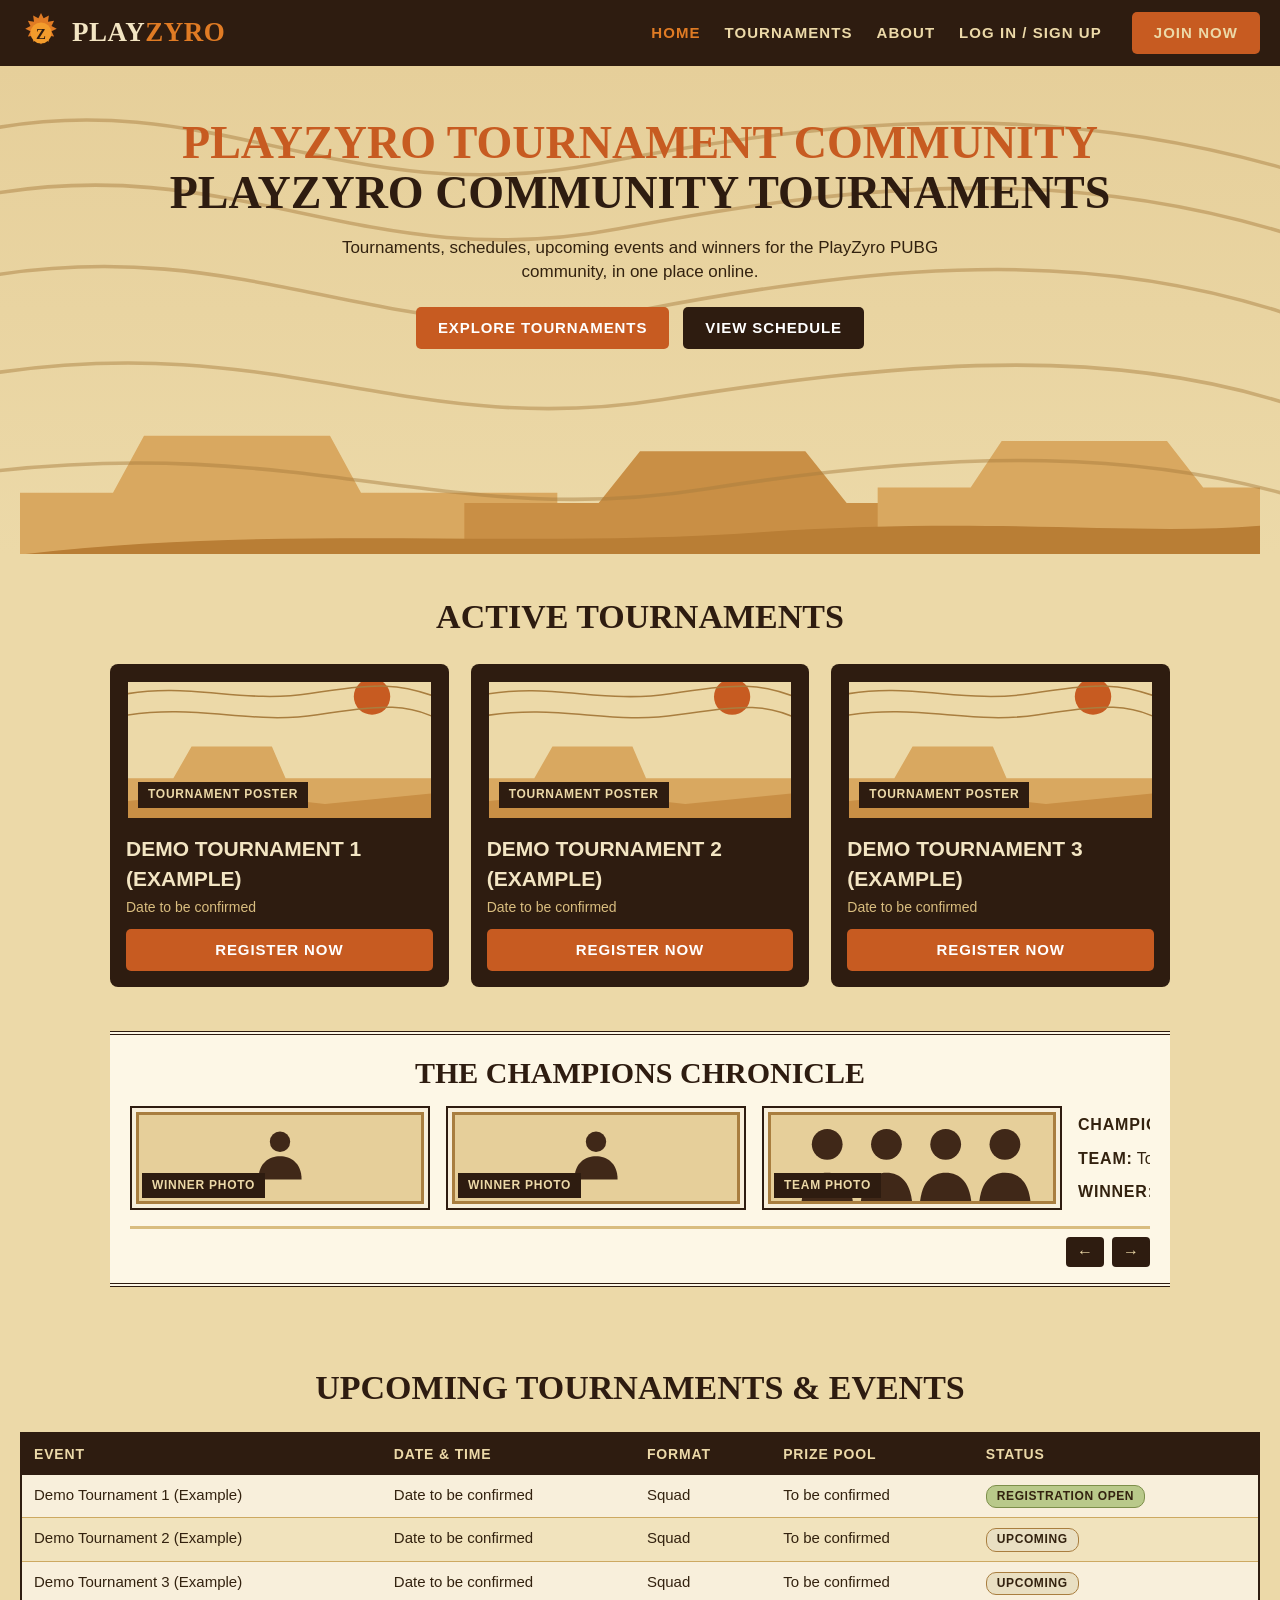
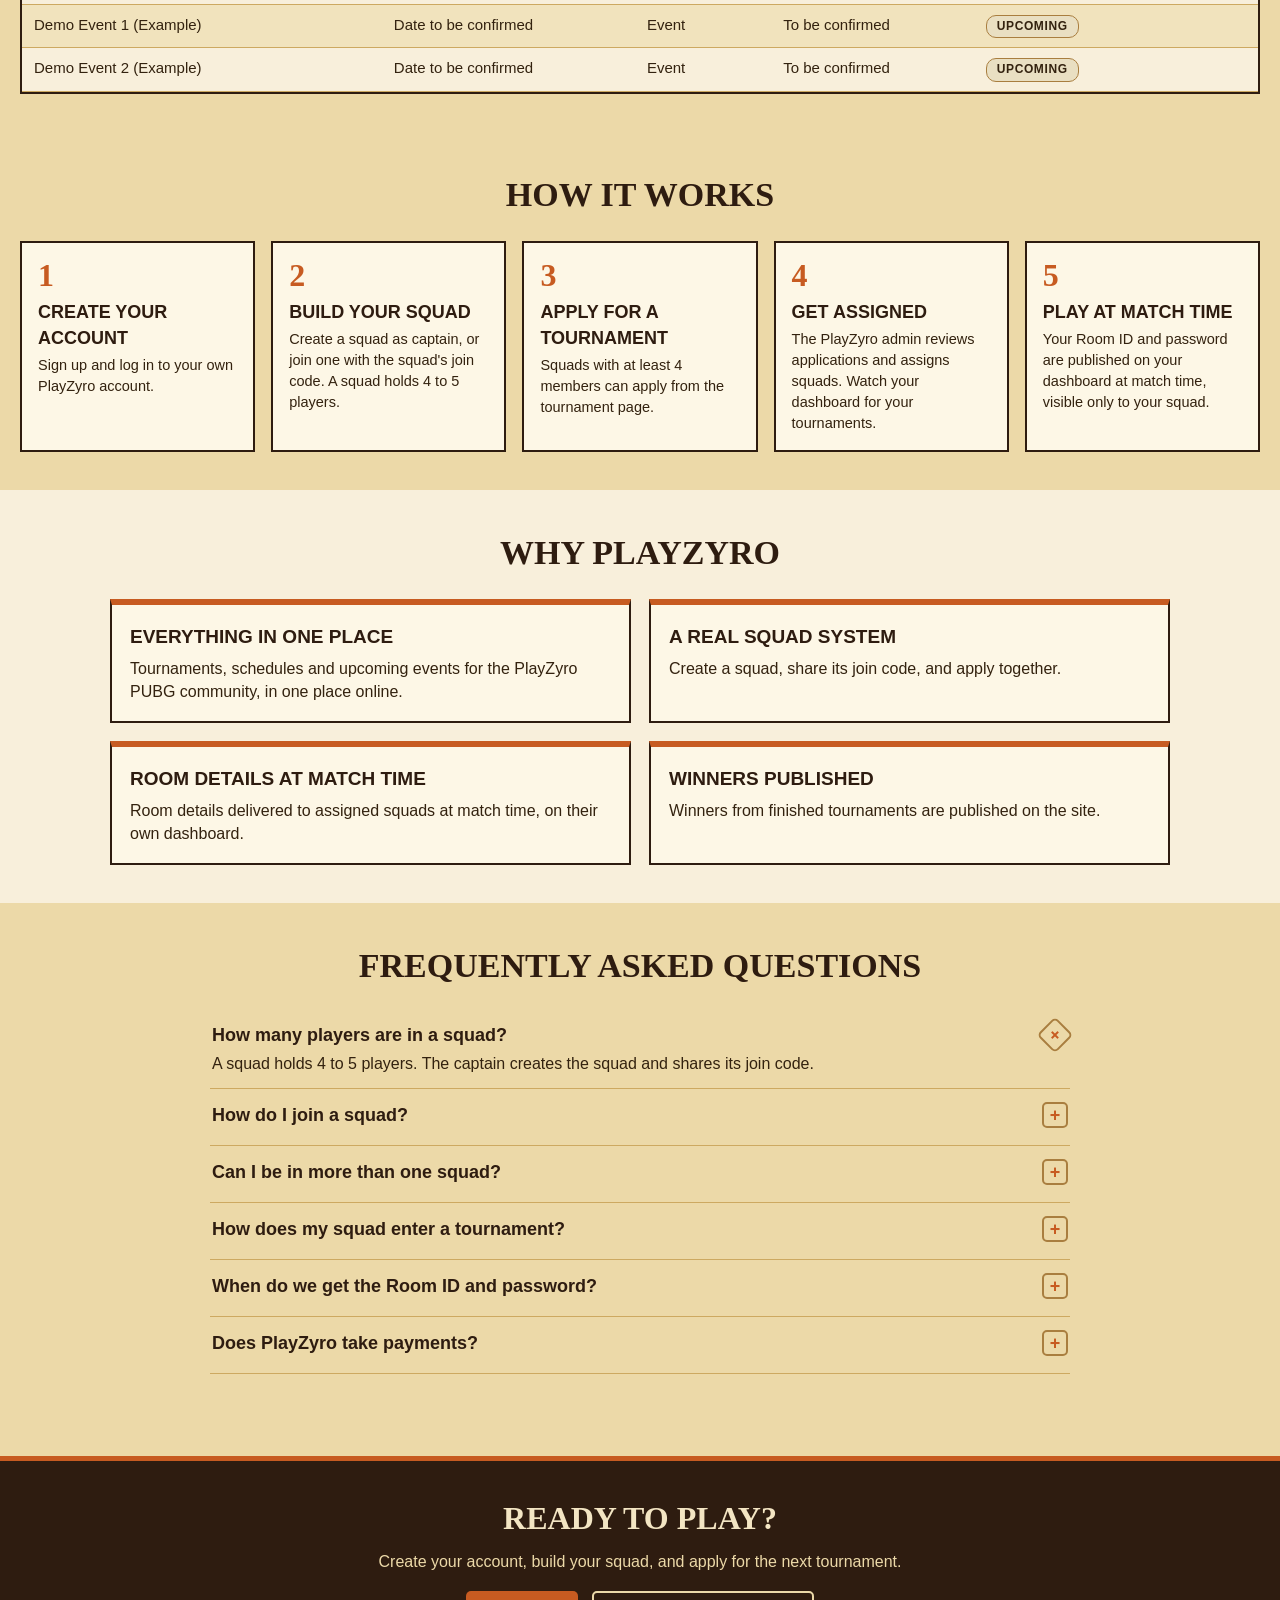
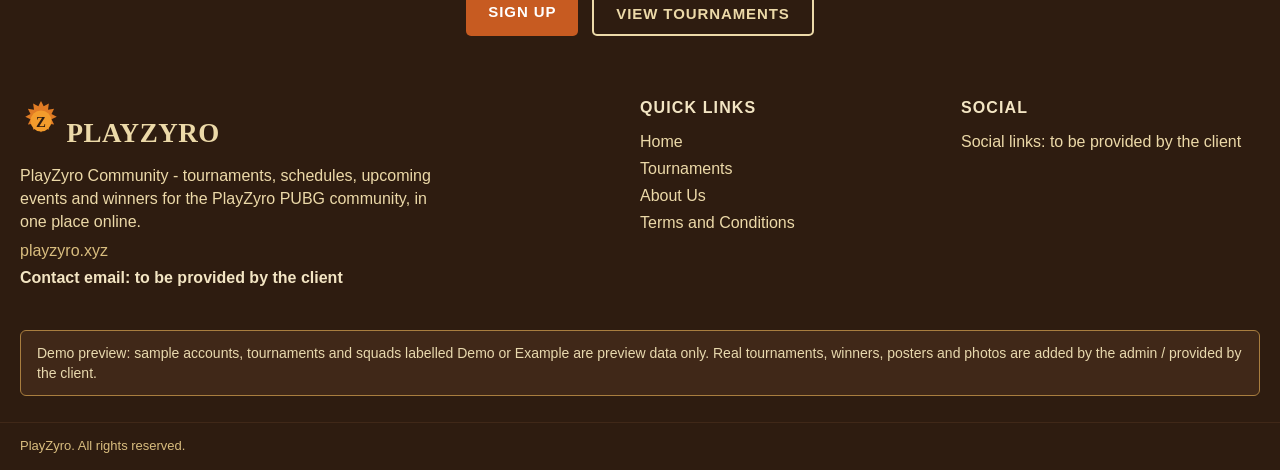
==== commit 23ab73ae: "R2 held fix batch + animations sync, assets ?v=2026-11-20d (Hostinger move)" ====
--- a/index.html
+++ b/index.html
@@ -1,9 +1,9 @@
 <!DOCTYPE html>
 <html lang="en"><head><meta charset="utf-8"><meta name="viewport" content="width=device-width, initial-scale=1">
 <title>Home - PlayZyro</title><link rel="icon" href="data:image/svg+xml,%3Csvg xmlns='http://www.w3.org/2000/svg' viewBox='0 0 32 32'%3E%3Ccircle cx='16' cy='16' r='11' fill='%23e07b24'/%3E%3Ctext x='16' y='22' font-size='15' font-family='Georgia' font-weight='bold' text-anchor='middle' fill='%232e1c10'%3EZ%3C/text%3E%3C/svg%3E">
-<link rel="stylesheet" href="assets/css/style.css?v=2026-11-20c">
+<link rel="stylesheet" href="assets/css/style.css?v=2026-11-20d">
 <script>window.PZ_VARIANT='v3';</script>
-<script src="assets/js/app.js?v=2026-11-20c"></script>
+<script src="assets/js/app.js?v=2026-11-20d"></script>
 </head><body>
 <header class="site-header dark"><div class="header-in"><a class="logo" href="index.html" aria-label="PlayZyro home">
 <svg width="42" height="42" viewBox="0 0 48 48" aria-hidden="true"><g fill="#e07b24"><path d="M24 1l3 6 6-3-1 7 7-1-3 6 6 3-6 3 3 6-7-1 1 7-6-3-3 6-3-6-6 3 1-7-7 1 3-6-6-3 6-3-3-6 7 1-1-7 6 3z"/><circle cx="24" cy="24" r="12" fill="#f39c2c"/></g><text x="24" y="31" font-size="17" font-family="Georgia,serif" font-weight="bold" text-anchor="middle" fill="#2e1c10">Z</text></svg>
--- a/assets/css/style.css
+++ b/assets/css/style.css
@@ -215,8 +215,11 @@
   .roombox{margin-left:0}
   .footer-in{grid-template-columns:1fr}
   .admin-shell{flex-direction:column}
-  .admin-side{width:100%;flex:none}
-  .admin-side nav{display:flex;flex-wrap:wrap;gap:4px}
+  .admin-side{width:100%;flex:none;display:flex;align-items:center;gap:8px 14px;flex-wrap:wrap;padding:12px 14px}
+  .admin-side .logo svg{width:32px;height:32px}
+  .admin-side .ap-label{margin:0;text-align:left}
+  .admin-side nav{display:flex;flex-wrap:nowrap;overflow-x:auto;gap:4px;width:100%;padding-bottom:2px}
+  .admin-side nav a{white-space:nowrap;margin-bottom:0;padding:8px 10px}
   .section h2{font-size:26px}
   table{min-width:560px}
 }
@@ -230,8 +233,8 @@
 .burger{display:none;background:transparent;border:2px solid currentColor;border-radius:5px;width:44px;height:40px;padding:9px 10px;cursor:pointer;color:inherit;flex:0 0 auto;margin-left:auto}
 .burger span{display:block;height:3px;background:currentColor;margin:0 0 5px}
 .burger span:last-child{margin-bottom:0}
-.drawer{position:fixed;top:0;right:0;height:100dvh;width:min(320px,86vw);background:var(--brown);color:var(--sand);z-index:60;transform:translateX(105%);transition:transform .32s ease;box-shadow:-6px 0 24px rgba(46,28,16,.35);display:flex;flex-direction:column}
-.drawer.open{transform:translateX(0)}
+.drawer{position:fixed;top:0;right:0;height:100dvh;width:min(320px,86vw);background:var(--brown);color:var(--sand);z-index:60;transform:translateX(105%);visibility:hidden;transition:transform .32s ease,visibility 0s linear .32s;box-shadow:-6px 0 24px rgba(46,28,16,.35);display:flex;flex-direction:column}
+.drawer.open{transform:translateX(0);visibility:visible;transition:transform .32s ease,visibility 0s}
 .drawer-backdrop{position:fixed;inset:0;background:rgba(46,28,16,.55);opacity:0;pointer-events:none;transition:opacity .32s ease;z-index:59}
 .drawer-backdrop.open{opacity:1;pointer-events:auto}
 .drawer-head{display:flex;align-items:center;justify-content:space-between;padding:16px 18px;border-bottom:2px solid var(--brown2)}
@@ -287,6 +290,7 @@
 .faq-item h3{font-family:var(--cond);font-size:18px;margin:0 0 4px;color:var(--brown)}
 .faq-item p{margin:0}
 .cta-band{background:var(--brown);color:var(--sand);text-align:center;padding:34px 20px;border-top:5px solid var(--orange);margin-top:44px}
+.cta-band + .site-footer{margin-top:0}
 .cta-band h2{color:#f3e5c3;font-size:32px;text-transform:uppercase;margin:0 0 8px}
 .cta-band p{margin:0 auto 18px;max-width:560px}
 .cta-row{display:flex;gap:14px;justify-content:center;flex-wrap:wrap}
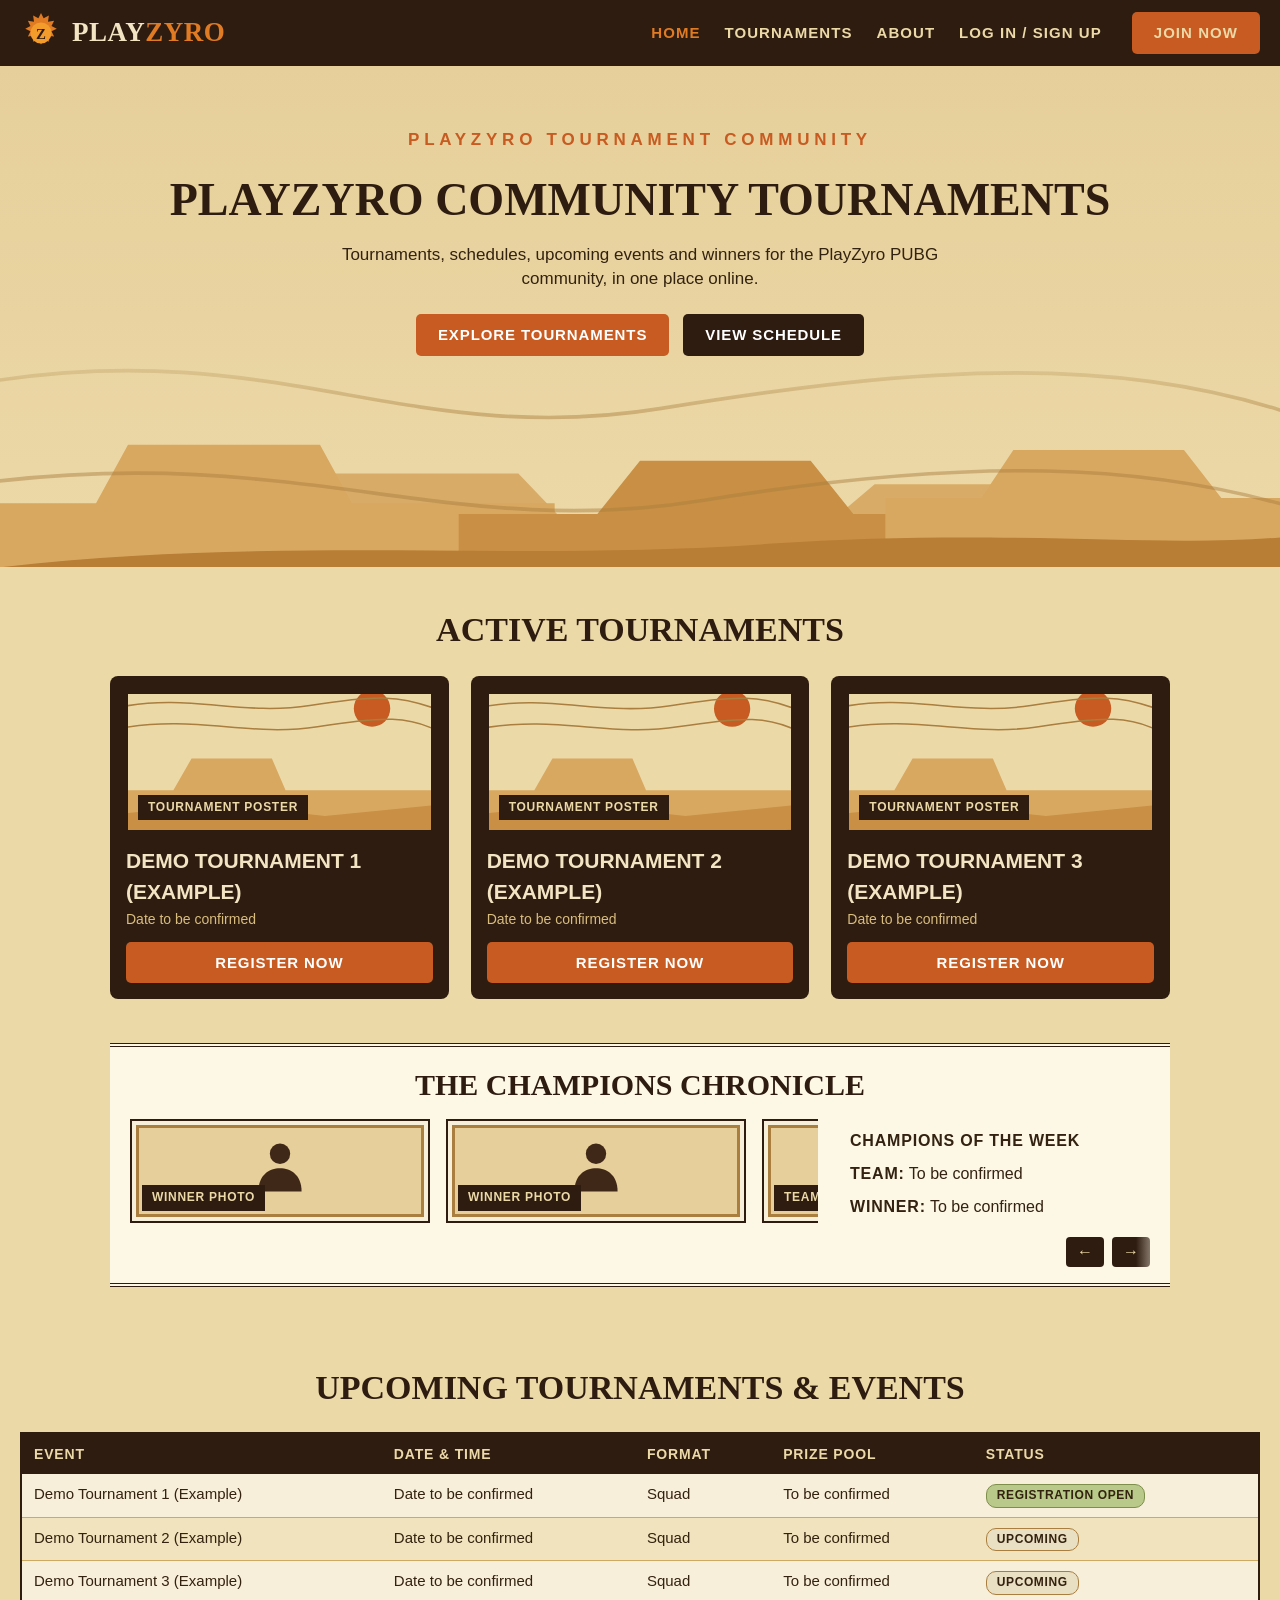
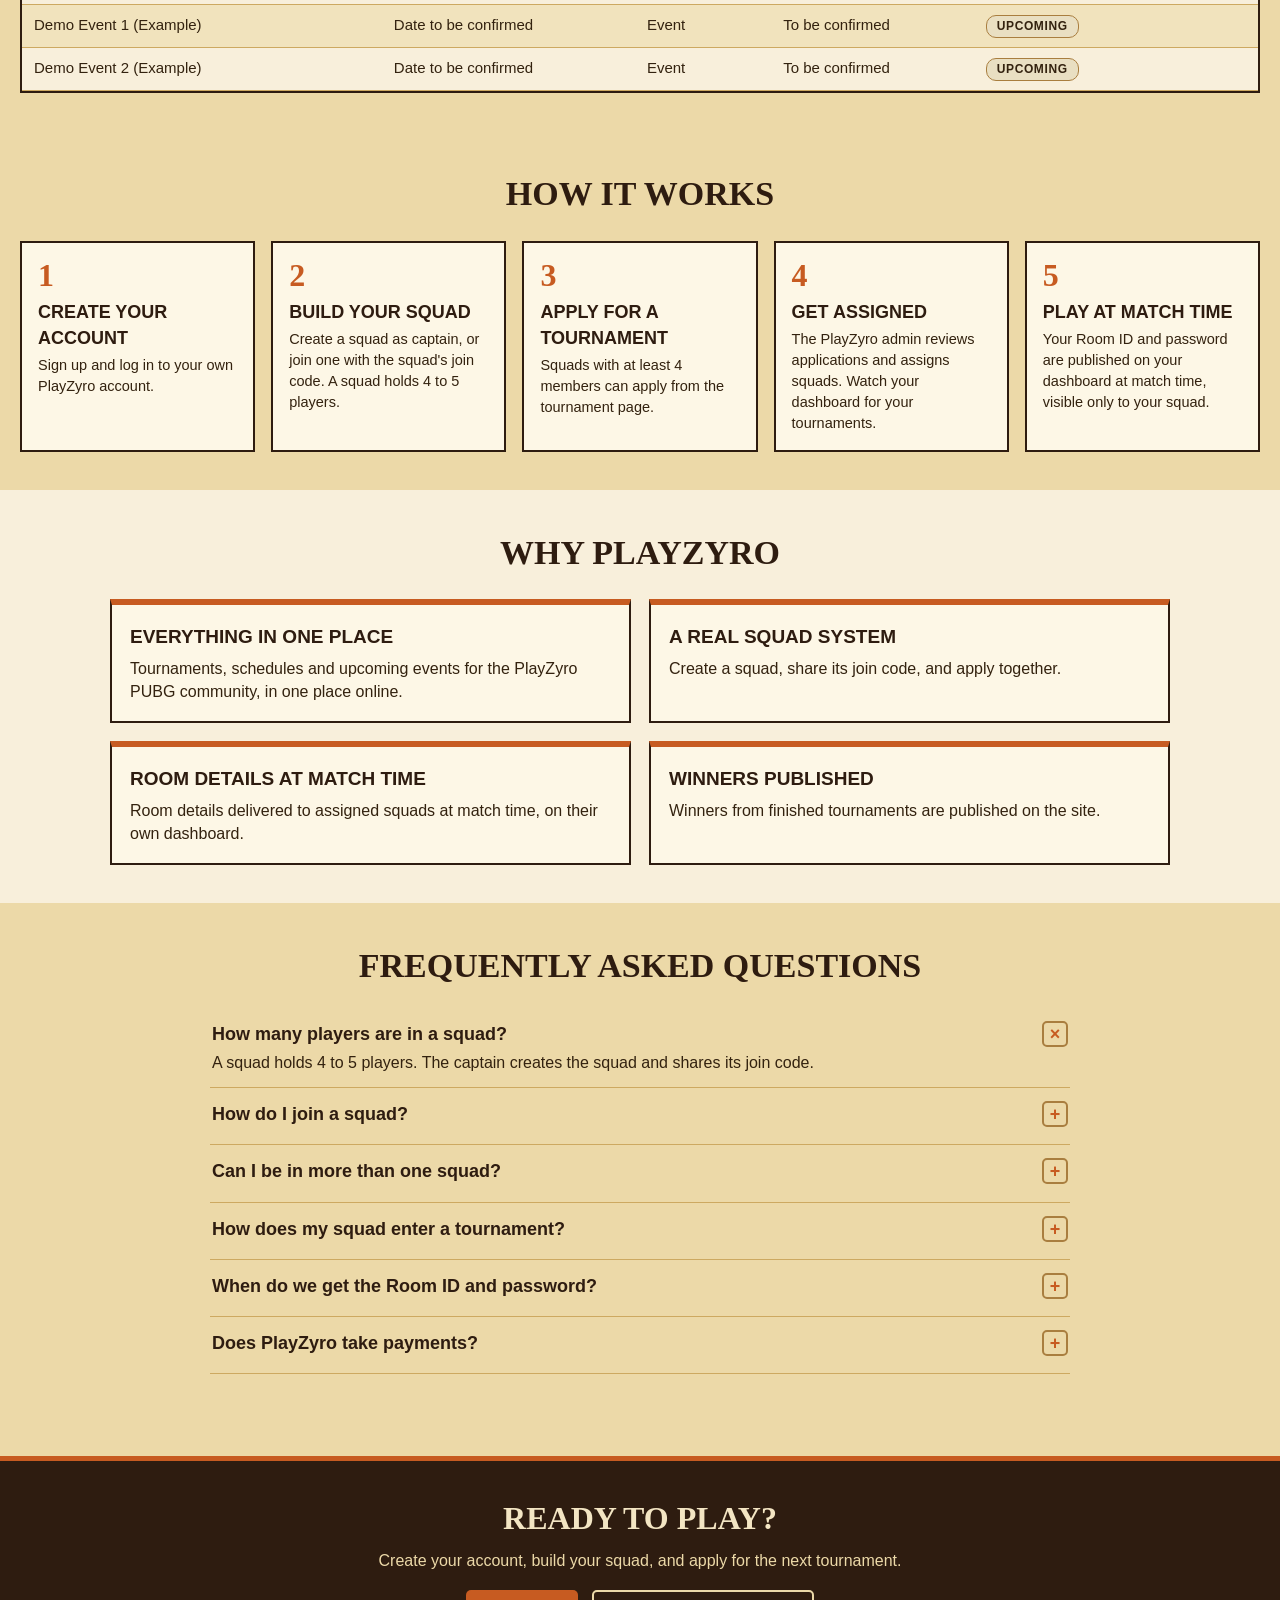
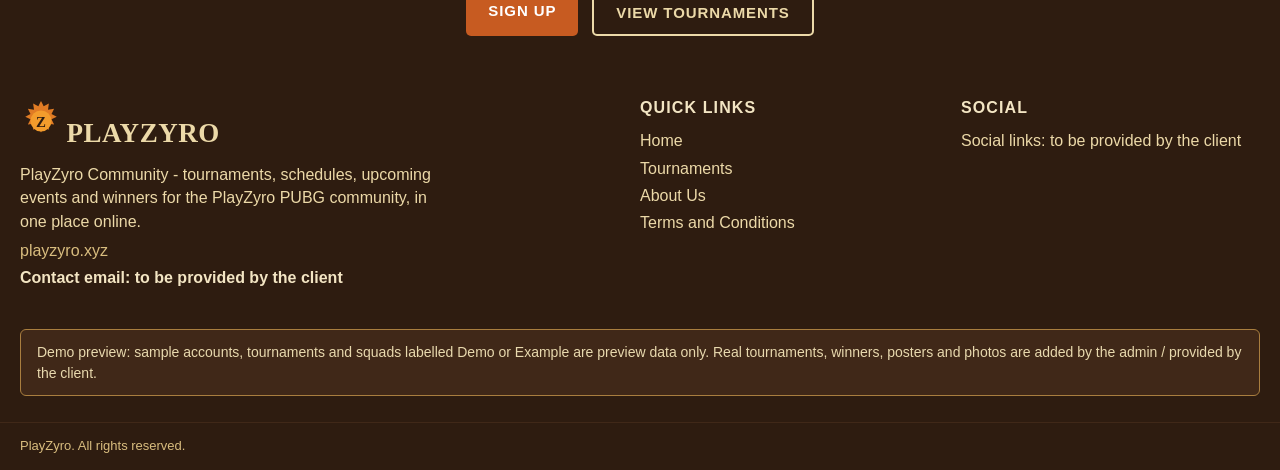
==== commit 8ee95212: "UI/UX fix round (Snow-approved 191-point analysis): all V3 points + version 2026-11-20g" ====
--- a/index.html
+++ b/index.html
@@ -1,9 +1,9 @@
 <!DOCTYPE html>
 <html lang="en"><head><meta charset="utf-8"><meta name="viewport" content="width=device-width, initial-scale=1">
 <title>Home - PlayZyro</title><link rel="icon" href="data:image/svg+xml,%3Csvg xmlns='http://www.w3.org/2000/svg' viewBox='0 0 32 32'%3E%3Ccircle cx='16' cy='16' r='11' fill='%23e07b24'/%3E%3Ctext x='16' y='22' font-size='15' font-family='Georgia' font-weight='bold' text-anchor='middle' fill='%232e1c10'%3EZ%3C/text%3E%3C/svg%3E">
-<link rel="stylesheet" href="assets/css/style.css?v=2026-11-20d">
+<link rel="stylesheet" href="assets/css/style.css?v=2026-11-20g">
 <script>window.PZ_VARIANT='v3';</script>
-<script src="assets/js/app.js?v=2026-11-20d"></script>
+<script src="assets/js/app.js?v=2026-11-20g"></script>
 </head><body>
 <header class="site-header dark"><div class="header-in"><a class="logo" href="index.html" aria-label="PlayZyro home">
 <svg width="42" height="42" viewBox="0 0 48 48" aria-hidden="true"><g fill="#e07b24"><path d="M24 1l3 6 6-3-1 7 7-1-3 6 6 3-6 3 3 6-7-1 1 7-6-3-3 6-3-6-6 3 1-7-7 1 3-6-6-3 6-3-3-6 7 1-1-7 6 3z"/><circle cx="24" cy="24" r="12" fill="#f39c2c"/></g><text x="24" y="31" font-size="17" font-family="Georgia,serif" font-weight="bold" text-anchor="middle" fill="#2e1c10">Z</text></svg>
@@ -11,20 +11,23 @@
 <nav class="mainnav"><a href="index.html" class="active">Home</a><a href="tournaments.html">Tournaments</a><a href="about.html">About</a><a href="dashboard.html" data-nav-dash>Dashboard</a><a href="admin.html" data-nav-admin>Admin Panel</a><span class="userchip" data-user-chip></span><a class="btn joinbtn" href="auth.html">Join Now</a></nav><button class="burger" type="button" data-burger aria-label="Open menu" aria-expanded="false" aria-controls="site-drawer"><span></span><span></span><span></span></button></div></header><div class="drawer-backdrop" data-drawer-close></div><aside class="drawer" id="site-drawer" aria-hidden="true"><div class="drawer-head"><span class="drawer-title">Menu</span><button class="drawer-x" type="button" data-drawer-close aria-label="Close menu">&times;</button></div><nav class="drawer-nav"><a href="index.html">Home</a><a href="tournaments.html">Tournaments</a><a href="about.html">About</a><a href="dashboard.html" data-nav-dash>Dashboard</a><a href="admin.html" data-nav-admin>Admin Panel</a><span class="userchip" data-user-chip></span><div class="drawer-auth"><a class="btn joinbtn" href="auth.html">Sign Up</a><a class="btn dark joinbtn" href="auth.html">Log In</a></div></nav></aside>
 
 <section class="hero"><svg class="topo" width="100%" height="100%" preserveAspectRatio="none" viewBox="0 0 1200 300" aria-hidden="true"><g fill="none" stroke="#a97e3f" stroke-width="1.4" opacity="0.55"><path d="M-20 40 C200 10 320 90 560 60 S 1000 20 1240 70"/><path d="M-20 80 C220 50 340 130 580 100 S 1020 60 1240 110"/><path d="M-20 130 C240 100 360 180 600 150 S 1040 110 1240 160"/><path d="M-20 190 C260 160 380 230 620 205 S 1060 170 1240 215"/><path d="M-20 250 C280 225 420 285 660 260 S 1080 235 1240 270"/></g></svg>
-<h1><span class="l1">PlayZyro Tournament Community</span><span class="l2">PlayZyro Community Tournaments</span></h1>
+<p class="hero-kicker">PlayZyro Tournament Community</p>
+<h1><span class="l2">PlayZyro Community Tournaments</span></h1>
 <p>Tournaments, schedules, upcoming events and winners for the PlayZyro PUBG community, in one place online.</p>
 <div class="cta"><a class="btn" href="tournaments.html">Explore Tournaments</a><a class="btn dark" href="tournaments.html#schedule">View Schedule</a></div>
-<svg class="dunes" viewBox="0 0 1200 170" preserveAspectRatio="none" aria-hidden="true"><path d="M0 170 L0 110 L90 110 L120 55 L300 55 L330 110 L520 110 L520 170 Z" fill="#d9a860"/><path d="M430 170 L430 120 L560 120 L600 70 L760 70 L800 120 L950 120 L950 170 Z" fill="#c98f45"/><path d="M830 170 L830 105 L920 105 L950 60 L1110 60 L1145 105 L1200 105 L1200 170 Z" fill="#d9a860"/><path d="M0 170 C260 140 480 165 720 148 C940 133 1080 152 1200 142 L1200 170 Z" fill="#b97e35"/></svg></section>
+<svg class="dunes" viewBox="0 0 1200 170" preserveAspectRatio="none" aria-hidden="true"><path d="M0 170 L0 126 L210 126 L252 82 L486 82 L528 126 L780 126 L820 92 L1050 92 L1090 126 L1200 126 L1200 170 Z" fill="#d09a4e" opacity=".7"/><path d="M0 170 L0 110 L90 110 L120 55 L300 55 L330 110 L520 110 L520 170 Z" fill="#d9a860"/><path d="M430 170 L430 120 L560 120 L600 70 L760 70 L800 120 L950 120 L950 170 Z" fill="#c98f45"/><path d="M830 170 L830 105 L920 105 L950 60 L1110 60 L1145 105 L1200 105 L1200 170 Z" fill="#d9a860"/><path d="M0 170 C260 140 480 165 720 148 C940 133 1080 152 1200 142 L1200 170 Z" fill="#b97e35"/></svg></section>
 <section class="section"><div class="wrap">
 <h2>Active Tournaments</h2>
 <div class="cards3" id="home-tournaments"></div>
 </div></section>
 <section class="section" style="padding-top:6px"><div class="newsstrip">
 <h2>The Champions Chronicle</h2>
+<div class="strip-flex">
 <div class="strip-row" id="champ-strip">
 <div class="art-photo"><span class="art-tag">Winner Photo</span></div>
 <div class="art-photo"><span class="art-tag">Winner Photo</span></div>
 <div class="art-team"><span class="art-tag">Team Photo</span></div>
+</div>
 <div class="strip-cell"><span class="cap">Champions of the Week</span><span class="win-line"><span class="wl-label">Team:</span> To be confirmed</span><span class="win-line"><span class="wl-label">Winner:</span> To be confirmed</span></div>
 </div>
 <div class="strip-nav"><button type="button" id="strip-prev" aria-label="Previous">&larr;</button><button type="button" id="strip-next" aria-label="Next">&rarr;</button></div>
--- a/assets/css/style.css
+++ b/assets/css/style.css
@@ -354,6 +354,89 @@
   .footer-in{gap:16px;padding:22px 16px 10px}
 }
 
+/* ===== UI/UX round (Snow-approved analysis, 2026-11-20) ===== */
+/* V3-25: footer anchors to the viewport bottom on short pages */
+body{display:flex;flex-direction:column;min-height:100vh}
+body>*{flex-shrink:0}
+.site-footer{margin-top:auto}
+/* V3-01: hero kicker above the single headline */
+.hero-kicker{position:relative;font-family:var(--cond);font-weight:700;letter-spacing:.28em;text-transform:uppercase;color:var(--orange);font-size:15px;margin:0 0 10px;padding:0 20px}
+/* V3-02 + V3-03: contour lines stay below the text zone; mesas run edge to edge */
+.hero{padding:52px 0 0}
+.hero h1,.hero p{padding-left:20px;padding-right:20px}
+.hero .cta{padding:0 20px 26px}
+.hero .topo{-webkit-mask-image:linear-gradient(180deg,transparent 0,transparent 52%,#000 70%);mask-image:linear-gradient(180deg,transparent 0,transparent 52%,#000 70%)}
+/* V3-04: chronicle strip - native scrollbar hidden, fade hints at more */
+.strip-row{scrollbar-width:none}
+.strip-row::-webkit-scrollbar{display:none}
+.newsstrip{position:relative}
+.newsstrip::after{content:"";position:absolute;top:0;right:0;bottom:0;width:34px;background:linear-gradient(90deg,rgba(253,247,230,0),var(--paper));pointer-events:none}
+/* V3-05: chronicle detail panel sits outside the scroll track at a fixed share */
+.strip-flex{display:flex;gap:16px;align-items:stretch}
+.strip-flex .strip-row{flex:1;min-width:0}
+.strip-flex .strip-cell{flex:0 0 300px;align-self:center}
+@media(max-width:760px){.strip-flex{flex-direction:column}.strip-flex .strip-cell{flex:none}}
+/* V3-09: slimmer closing band on the tournaments page */
+.cta-band.cta-slim{padding:22px 20px}
+/* V3-10 + V3-36: one standard content width (1180) + one reading width (900) */
+.detail-grid,.detail-extra{max-width:1180px}
+.content.std{max-width:1180px}
+.content.wide{max-width:1180px}
+/* V3-11 + V3-13: details panel distributes its content; breadcrumb back link */
+.panel.detail-panel{display:flex;flex-direction:column}
+.panel.detail-panel .backlink{margin-top:auto;padding-top:16px}
+.panel.detail-panel .backlink a{display:inline-block;font-family:var(--cond);font-weight:700;letter-spacing:.05em;text-transform:uppercase;font-size:14px;border:2px solid var(--brown);border-radius:5px;padding:7px 14px;color:var(--brown);text-decoration:none}
+.crumb{max-width:1180px;margin:22px auto 0;padding:0 20px;font-family:var(--cond);font-weight:700;letter-spacing:.05em;text-transform:uppercase;font-size:14px;color:var(--brown2)}
+.crumb a{color:var(--orange)}
+/* V3-12: serif display face for section headings site-wide */
+.panel h2,.dash-grid h2,.admin-card h2,.auth-col h2{font-family:var(--display);font-weight:900;letter-spacing:0}
+/* V3-15 + V3-17: auth page - one centred column, form first, highlights as a slim strip below */
+.auth-grid{display:flex;flex-direction:column;max-width:880px}
+.auth-formcol{order:-1}
+.auth-deco{display:grid;grid-template-columns:1fr 1fr;gap:22px;margin-top:22px}
+.auth-deco .panel{margin-top:0!important}
+.auth-deco .art-poster{min-height:96px!important}
+@media(max-width:640px){.auth-deco{grid-template-columns:1fr}}
+/* V3-18: agreement line wraps cleanly; demo note in cream, credentials in orange */
+.checkline span{flex:1;min-width:0}
+.checkline a{white-space:nowrap}
+.demo-box{color:var(--cream)}
+/* V3-19 + V3-21: room box seated in the right column; calm head until a room is live */
+.dash-grid{grid-template-columns:300px 1fr 300px}
+.side-col .roombox{margin:0 0 20px;min-width:0;max-width:none;width:auto;flex:none}
+.roombox .rb-head{background:var(--brown2);color:var(--orange2)}
+.roombox.live .rb-head{background:var(--orange);color:#fff}
+/* V3-22: team artwork fits inside its frame (height-driven size, centred) */
+.art-team{background-size:auto 76%;background-position:center}
+/* V3-23: squad banner shows five slots - the open slot as a dashed outline figure */
+.art-team.five{background-image:url("data:image/svg+xml,%3Csvg xmlns='http://www.w3.org/2000/svg' viewBox='0 0 250 100'%3E%3Cg fill='%23402818'%3E%3Ccircle cx='25' cy='36' r='13'/%3E%3Cpath d='M3 92 C3 68 13 60 25 60 C37 60 47 68 47 92 Z'/%3E%3Ccircle cx='75' cy='36' r='13'/%3E%3Cpath d='M53 92 C53 68 63 60 75 60 C87 60 97 68 97 92 Z'/%3E%3Ccircle cx='125' cy='36' r='13'/%3E%3Cpath d='M103 92 C103 68 113 60 125 60 C137 60 147 68 147 92 Z'/%3E%3Ccircle cx='175' cy='36' r='13'/%3E%3Cpath d='M153 92 C153 68 163 60 175 60 C187 60 197 68 197 92 Z'/%3E%3C/g%3E%3Cg fill='none' stroke='%23402818' stroke-width='2' stroke-dasharray='5 4'%3E%3Ccircle cx='225' cy='36' r='13'/%3E%3Cpath d='M203 92 C203 68 213 60 225 60 C237 60 247 68 247 92 Z'/%3E%3C/g%3E%3C/svg%3E")}
+/* V3-23: roster rows - name left, role right, divider lines */
+.card .mrow{display:flex;justify-content:space-between;align-items:baseline;gap:12px;padding:9px 2px;border-bottom:1px solid var(--tan2)}
+.card .mrow .mrole{font-family:var(--cond);font-weight:700;text-transform:uppercase;letter-spacing:.05em;color:var(--orange);font-size:13px;white-space:nowrap}
+/* V3-24: squad card bottom padding matches its top */
+#s-body{padding-bottom:12px}
+#s-body p:last-child{margin-bottom:2px}
+/* V3-26 + V3-34: framed form pages + mesa strip under the header */
+.formcard{border-top:8px solid var(--orange)}
+.mesa-strip{display:block;width:100%;height:84px}
+/* V3-27: readable placeholder + code-field styling + hint line */
+.formcard input::placeholder{color:#8a6d3b;opacity:1}
+.code-in{letter-spacing:.14em;text-transform:uppercase;font-family:var(--cond);font-weight:700}
+.hint{font-size:13.5px;color:var(--brown2);margin:6px 0 0}
+/* V3-29: admin cards size to content */
+.admin-grid{align-items:start}
+/* V3-30: events media slots presented as slots with captions */
+.slot-row{display:grid;grid-template-columns:1fr 1fr;gap:12px;margin-top:16px}
+.slot-row .slot{min-height:130px}
+.slot-cap{font-size:13px;color:var(--brown2);margin:6px 0 0}
+/* V3-31: sidebar closes deliberately with a note at its foot */
+@media(min-width:761px){.admin-side{display:flex;flex-direction:column}.admin-side nav{flex:1}}
+.side-note{font-size:12.5px;color:var(--tan);border-top:1px solid var(--brown2);padding-top:12px;margin:14px 0 0}
+/* V3-32: tournament mini-cards at the admin's standard sizes */
+.tcards .tcard2 h3{font-size:17px}
+.tcards .tcard2 .ph{font-size:12px}
+.tcard2 .btn{padding:8px 16px}
+
 /* ===== PlayZyro Animations R1 (panel-approved S1-S5 + O1-O4, Chat 3) =====
    Rules: content visible on load, entrance starts from visible, no scroll-reveal,
    animations are never gated on any motion preference setting. */
@@ -389,3 +472,8 @@
 .strip-row>.ph,.strip-row>.art-photo,.strip-row>.art-team,.strip-row>.strip-cell{flex:0 0 300px}
 /* Animations R1 fix: open state for the FAQ answer wrapper (was missing, answers could not expand). */
 .faq-item.pz-open .pz-faq-a{grid-template-rows:1fr}
+
+/* UI/UX round (V3-06): FAQ icon keeps one container shape; only the glyph swaps, no rotation.
+   Presentation-only override of the chevron treatment; the accordion behaviour is unchanged. */
+.faq-item.pz-open .pz-chev{transform:none}
+.faq-item.pz-open .pz-chev::after{content:"×"}
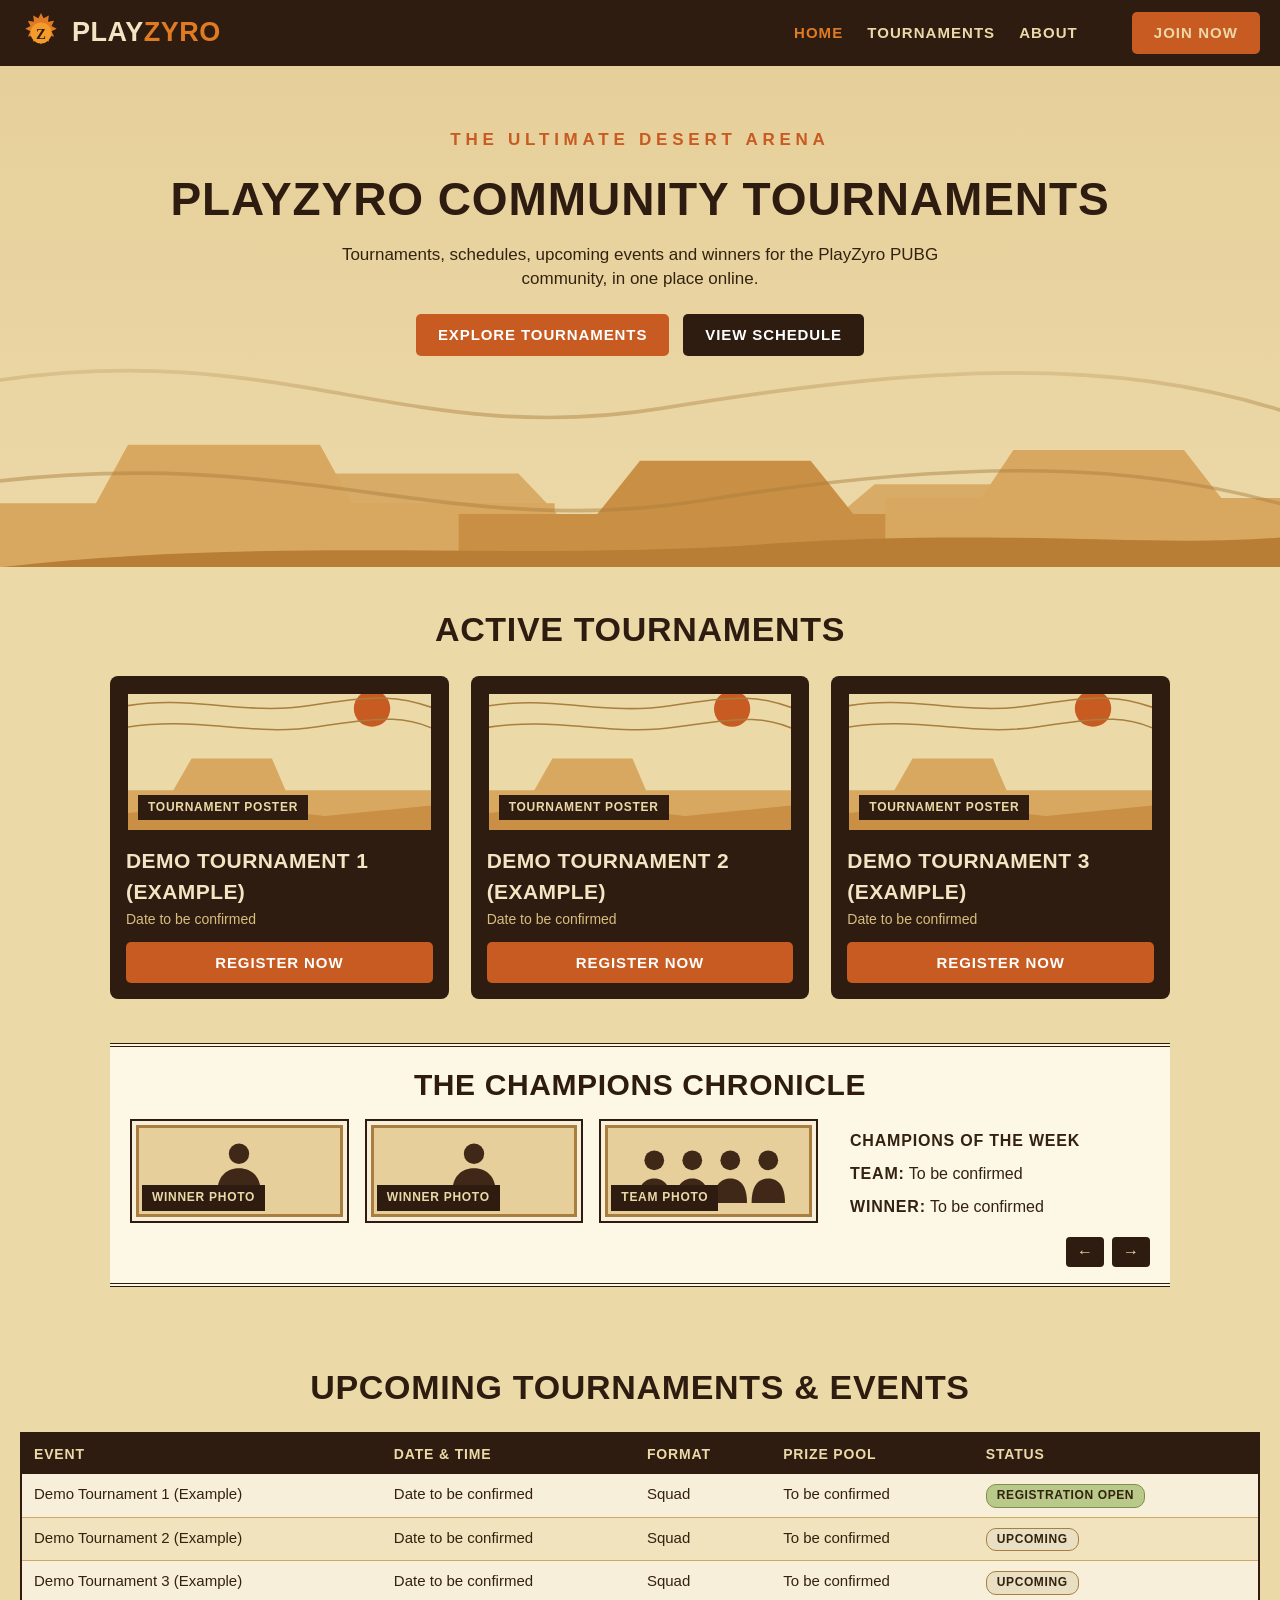
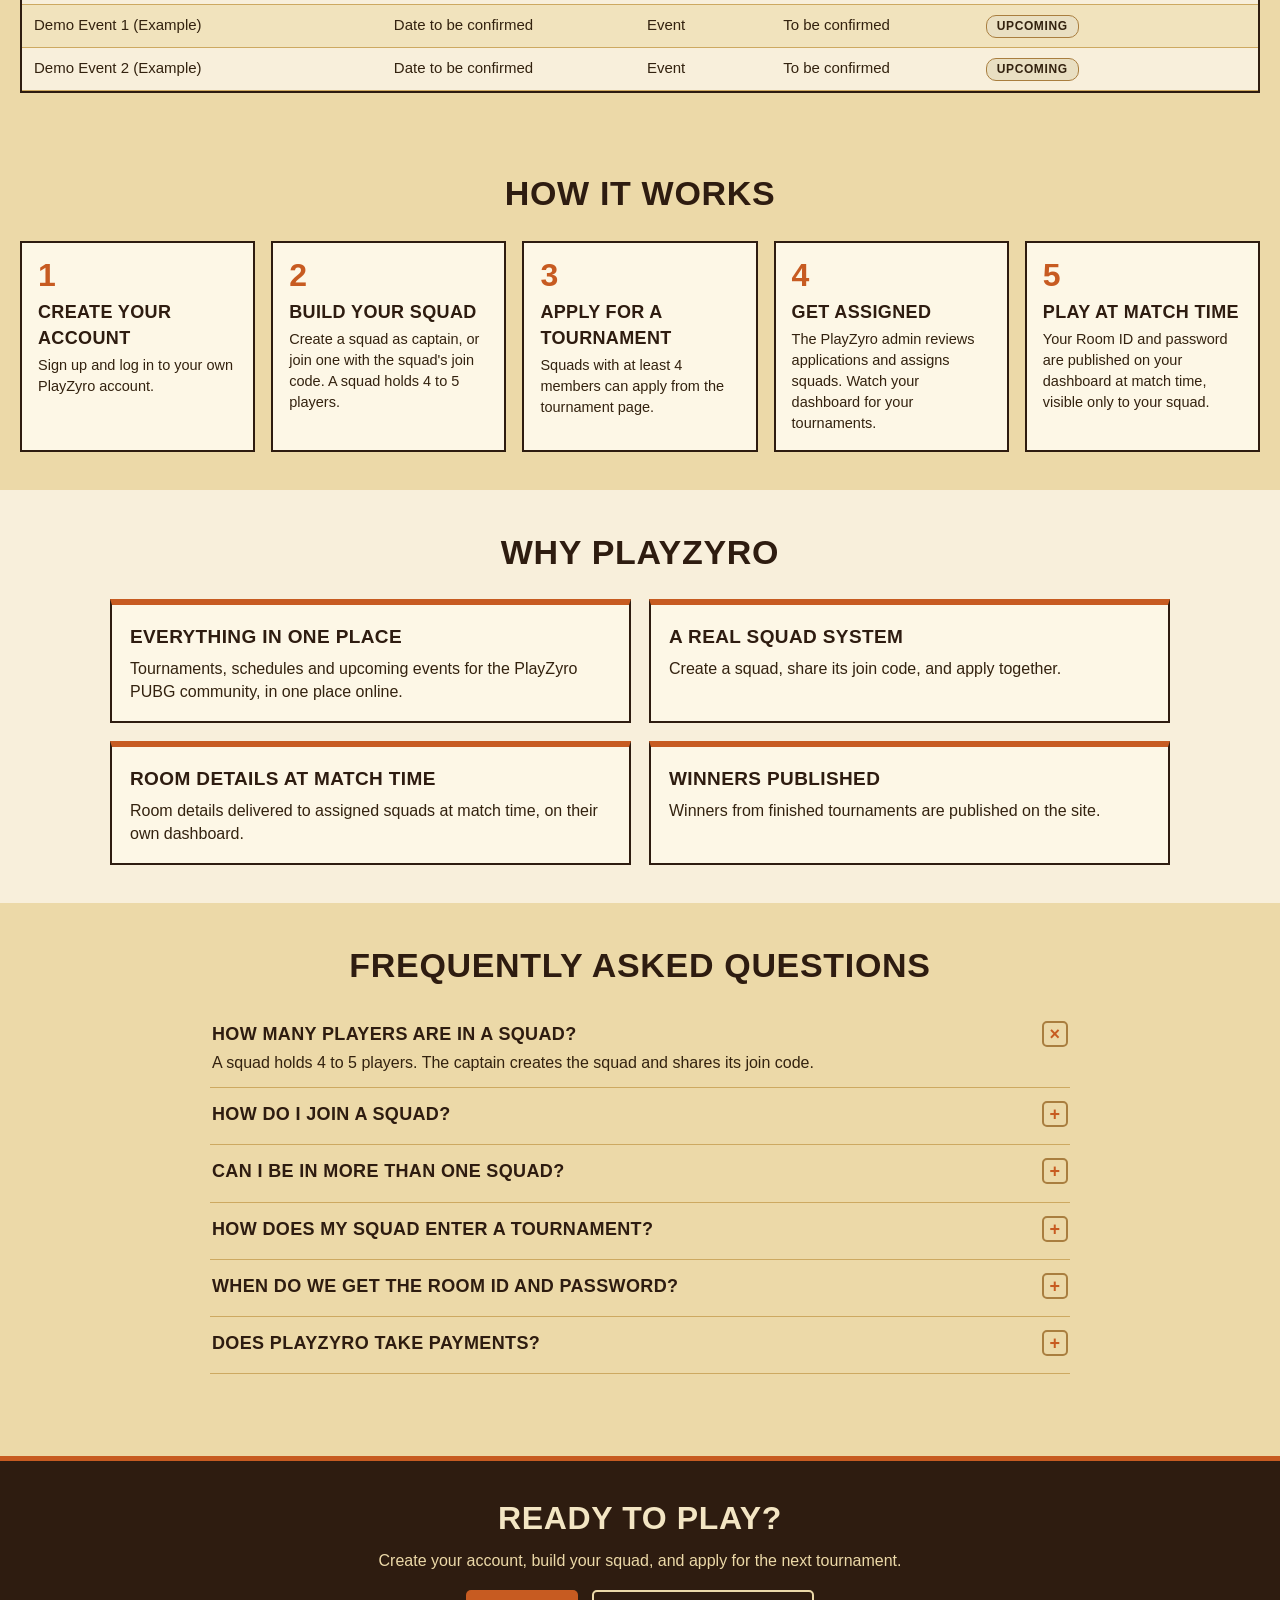
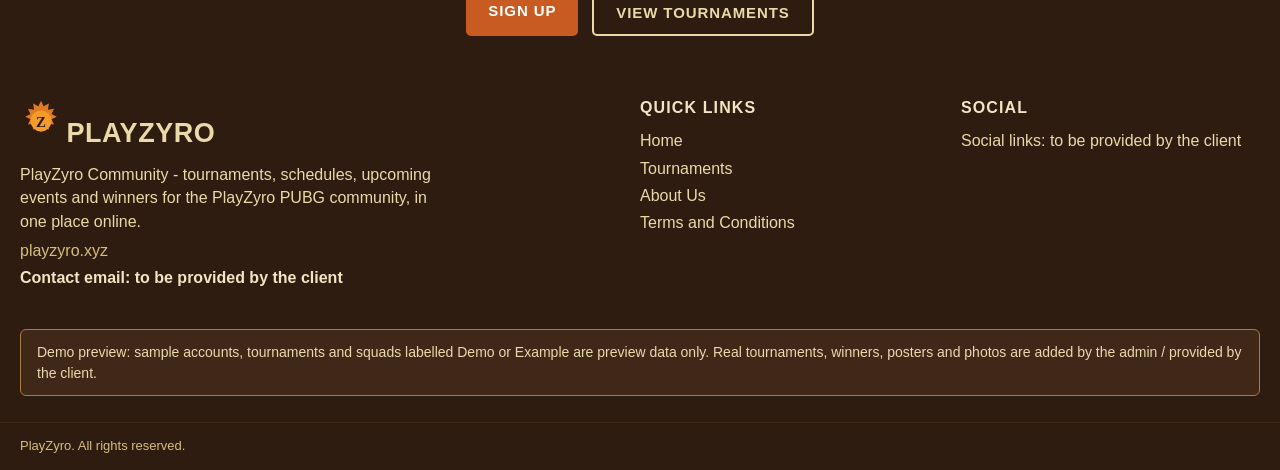
==== commit 382fdd24: "V3 R1 fix round (panel order, Chat 2 Screenshot Match R1 on 20g): design kicker line + condensed pos" ====
--- a/index.html
+++ b/index.html
@@ -1,9 +1,9 @@
 <!DOCTYPE html>
 <html lang="en"><head><meta charset="utf-8"><meta name="viewport" content="width=device-width, initial-scale=1">
 <title>Home - PlayZyro</title><link rel="icon" href="data:image/svg+xml,%3Csvg xmlns='http://www.w3.org/2000/svg' viewBox='0 0 32 32'%3E%3Ccircle cx='16' cy='16' r='11' fill='%23e07b24'/%3E%3Ctext x='16' y='22' font-size='15' font-family='Georgia' font-weight='bold' text-anchor='middle' fill='%232e1c10'%3EZ%3C/text%3E%3C/svg%3E">
-<link rel="stylesheet" href="assets/css/style.css?v=2026-11-20g">
+<link rel="stylesheet" href="assets/css/style.css?v=2026-11-20h">
 <script>window.PZ_VARIANT='v3';</script>
-<script src="assets/js/app.js?v=2026-11-20g"></script>
+<script src="assets/js/app.js?v=2026-11-20h"></script>
 </head><body>
 <header class="site-header dark"><div class="header-in"><a class="logo" href="index.html" aria-label="PlayZyro home">
 <svg width="42" height="42" viewBox="0 0 48 48" aria-hidden="true"><g fill="#e07b24"><path d="M24 1l3 6 6-3-1 7 7-1-3 6 6 3-6 3 3 6-7-1 1 7-6-3-3 6-3-6-6 3 1-7-7 1 3-6-6-3 6-3-3-6 7 1-1-7 6 3z"/><circle cx="24" cy="24" r="12" fill="#f39c2c"/></g><text x="24" y="31" font-size="17" font-family="Georgia,serif" font-weight="bold" text-anchor="middle" fill="#2e1c10">Z</text></svg>
@@ -11,7 +11,7 @@
 <nav class="mainnav"><a href="index.html" class="active">Home</a><a href="tournaments.html">Tournaments</a><a href="about.html">About</a><a href="dashboard.html" data-nav-dash>Dashboard</a><a href="admin.html" data-nav-admin>Admin Panel</a><span class="userchip" data-user-chip></span><a class="btn joinbtn" href="auth.html">Join Now</a></nav><button class="burger" type="button" data-burger aria-label="Open menu" aria-expanded="false" aria-controls="site-drawer"><span></span><span></span><span></span></button></div></header><div class="drawer-backdrop" data-drawer-close></div><aside class="drawer" id="site-drawer" aria-hidden="true"><div class="drawer-head"><span class="drawer-title">Menu</span><button class="drawer-x" type="button" data-drawer-close aria-label="Close menu">&times;</button></div><nav class="drawer-nav"><a href="index.html">Home</a><a href="tournaments.html">Tournaments</a><a href="about.html">About</a><a href="dashboard.html" data-nav-dash>Dashboard</a><a href="admin.html" data-nav-admin>Admin Panel</a><span class="userchip" data-user-chip></span><div class="drawer-auth"><a class="btn joinbtn" href="auth.html">Sign Up</a><a class="btn dark joinbtn" href="auth.html">Log In</a></div></nav></aside>
 
 <section class="hero"><svg class="topo" width="100%" height="100%" preserveAspectRatio="none" viewBox="0 0 1200 300" aria-hidden="true"><g fill="none" stroke="#a97e3f" stroke-width="1.4" opacity="0.55"><path d="M-20 40 C200 10 320 90 560 60 S 1000 20 1240 70"/><path d="M-20 80 C220 50 340 130 580 100 S 1020 60 1240 110"/><path d="M-20 130 C240 100 360 180 600 150 S 1040 110 1240 160"/><path d="M-20 190 C260 160 380 230 620 205 S 1060 170 1240 215"/><path d="M-20 250 C280 225 420 285 660 260 S 1080 235 1240 270"/></g></svg>
-<p class="hero-kicker">PlayZyro Tournament Community</p>
+<p class="hero-kicker">The Ultimate Desert Arena</p>
 <h1><span class="l2">PlayZyro Community Tournaments</span></h1>
 <p>Tournaments, schedules, upcoming events and winners for the PlayZyro PUBG community, in one place online.</p>
 <div class="cta"><a class="btn" href="tournaments.html">Explore Tournaments</a><a class="btn dark" href="tournaments.html#schedule">View Schedule</a></div>
--- a/assets/css/style.css
+++ b/assets/css/style.css
@@ -3,7 +3,7 @@
   --sand:#ecd9a8; --sand2:#e6cf9a; --cream:#f8efdb; --paper:#fdf7e6;
   --brown:#2e1c10; --brown2:#402818; --orange:#c75b21; --orange2:#e07b24;
   --tan:#d9bd7f; --tan2:#cda961; --line:#a97e3f; --ink:#33220f;
-  --display:Georgia,'Times New Roman',serif;
+  --display:'Oswald','Arial Narrow','Franklin Gothic Medium',Impact,sans-serif;
   --cond:'Arial Narrow','Helvetica Neue',Arial,sans-serif;
   --body:'Segoe UI',Arial,Helvetica,sans-serif;
 }
@@ -477,3 +477,44 @@
    Presentation-only override of the chevron treatment; the accordion behaviour is unchanged. */
 .faq-item.pz-open .pz-chev{transform:none}
 .faq-item.pz-open .pz-chev::after{content:"×"}
+
+/* ===== V3 R1 fix round (Chat 2 Screenshot Match R1, 2026-11-20) ===== */
+h1,h2,h3{text-transform:uppercase;letter-spacing:.02em}
+/* Chronicle: 3 full photo boxes + text as its own fourth column (desktop); slide kept where space is tight */
+@media(min-width:901px){
+.strip-flex .strip-row{overflow-x:visible}
+.strip-flex .strip-row>.art-photo,.strip-flex .strip-row>.art-team{flex:1 1 0;min-height:104px}
+.newsstrip::after{display:none}
+}
+@media(max-width:900px){
+.strip-flex .strip-row>.art-photo,.strip-flex .strip-row>.art-team{flex:0 0 260px}
+}
+/* Upcoming cards: poster left (square), text right, button under the text */
+.hcard{flex-direction:row}
+.hcard .art-poster{flex:0 0 118px;min-height:118px}
+.hcard .hcard-body{flex:1;min-width:0}
+/* Auth: design 3-column composition on desktop; the form still leads on mobile (existing rules) */
+@media(min-width:821px){
+.auth-grid{display:grid;grid-template-columns:1fr 1fr 1.15fr;grid-template-areas:"high champ auth" "sched sched auth";gap:26px;max-width:1180px;margin:30px auto 0;align-items:stretch}
+.auth-high{grid-area:high}.auth-champ{grid-area:champ}.auth-sched{grid-area:sched}
+.auth-formcol{grid-area:auth;display:flex;flex-direction:column;margin:0}
+.auth-formcol .auth-panel{flex:1}
+.auth-formcol .demo-box{margin-top:14px}
+.auth-sched .tablewrap{margin-top:10px}
+}
+/* Dashboard: winners strip spans wide under My Tournaments; side rail pinned to row 1 */
+@media(min-width:901px){
+.dash-grid .side-col{grid-column:3;grid-row:1}
+.dash-grid .winners-strip{grid-column:1/3;grid-row:2;margin-top:2px}
+}
+/* Shared identity + admin action furniture */
+.pz-avatar{display:inline-flex;align-items:center;justify-content:center;width:30px;height:30px;border-radius:50%;background:var(--orange);color:#fff;font-family:var(--cond);font-weight:700;font-size:14px;position:relative;vertical-align:middle}
+.pz-avatar .dot{position:absolute;top:-2px;right:-2px;width:9px;height:9px;border-radius:50%;background:#d43a1f;border:2px solid var(--cream)}
+.iconbtn{display:inline-flex;align-items:center;justify-content:center;background:var(--cream);border:2px solid var(--brown);color:var(--brown);border-radius:5px;padding:5px 7px;cursor:pointer;vertical-align:middle}
+.iconbtn:hover{border-color:var(--orange);color:var(--orange)}
+.btn.outline{background:transparent;color:var(--brown);border:2px solid var(--brown)}
+.btn.outline:hover{background:var(--brown);color:var(--sand)}
+.tlinks{display:flex;gap:16px;margin-top:10px;flex-wrap:wrap}
+.tlink{background:none;border:0;padding:0;cursor:pointer;font-family:var(--cond);font-weight:700;letter-spacing:.04em;text-transform:uppercase;font-size:13px;color:var(--orange);text-decoration:underline}
+.tlink:hover{color:var(--brown)}
+.br-list{margin-top:10px;background:var(--cream);border:1px solid var(--line);padding:10px 12px;font-size:14px;text-align:left}
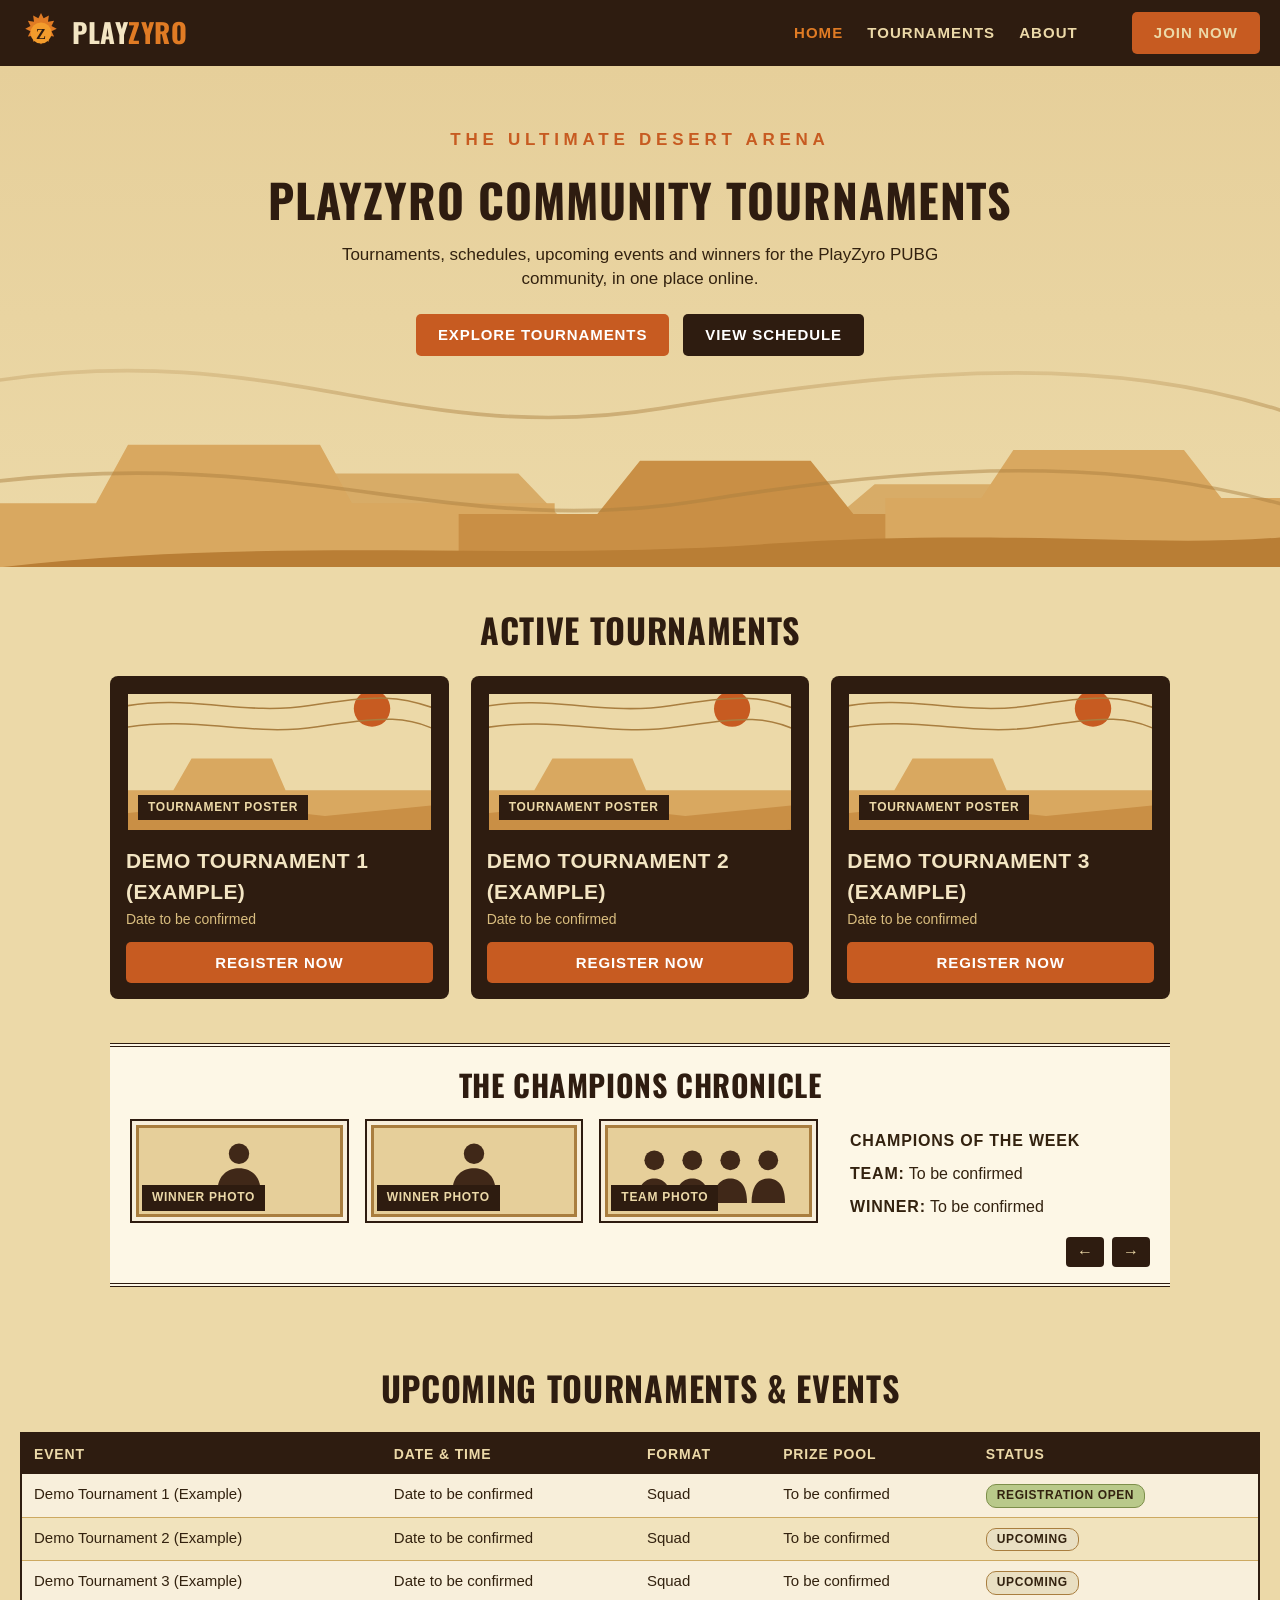
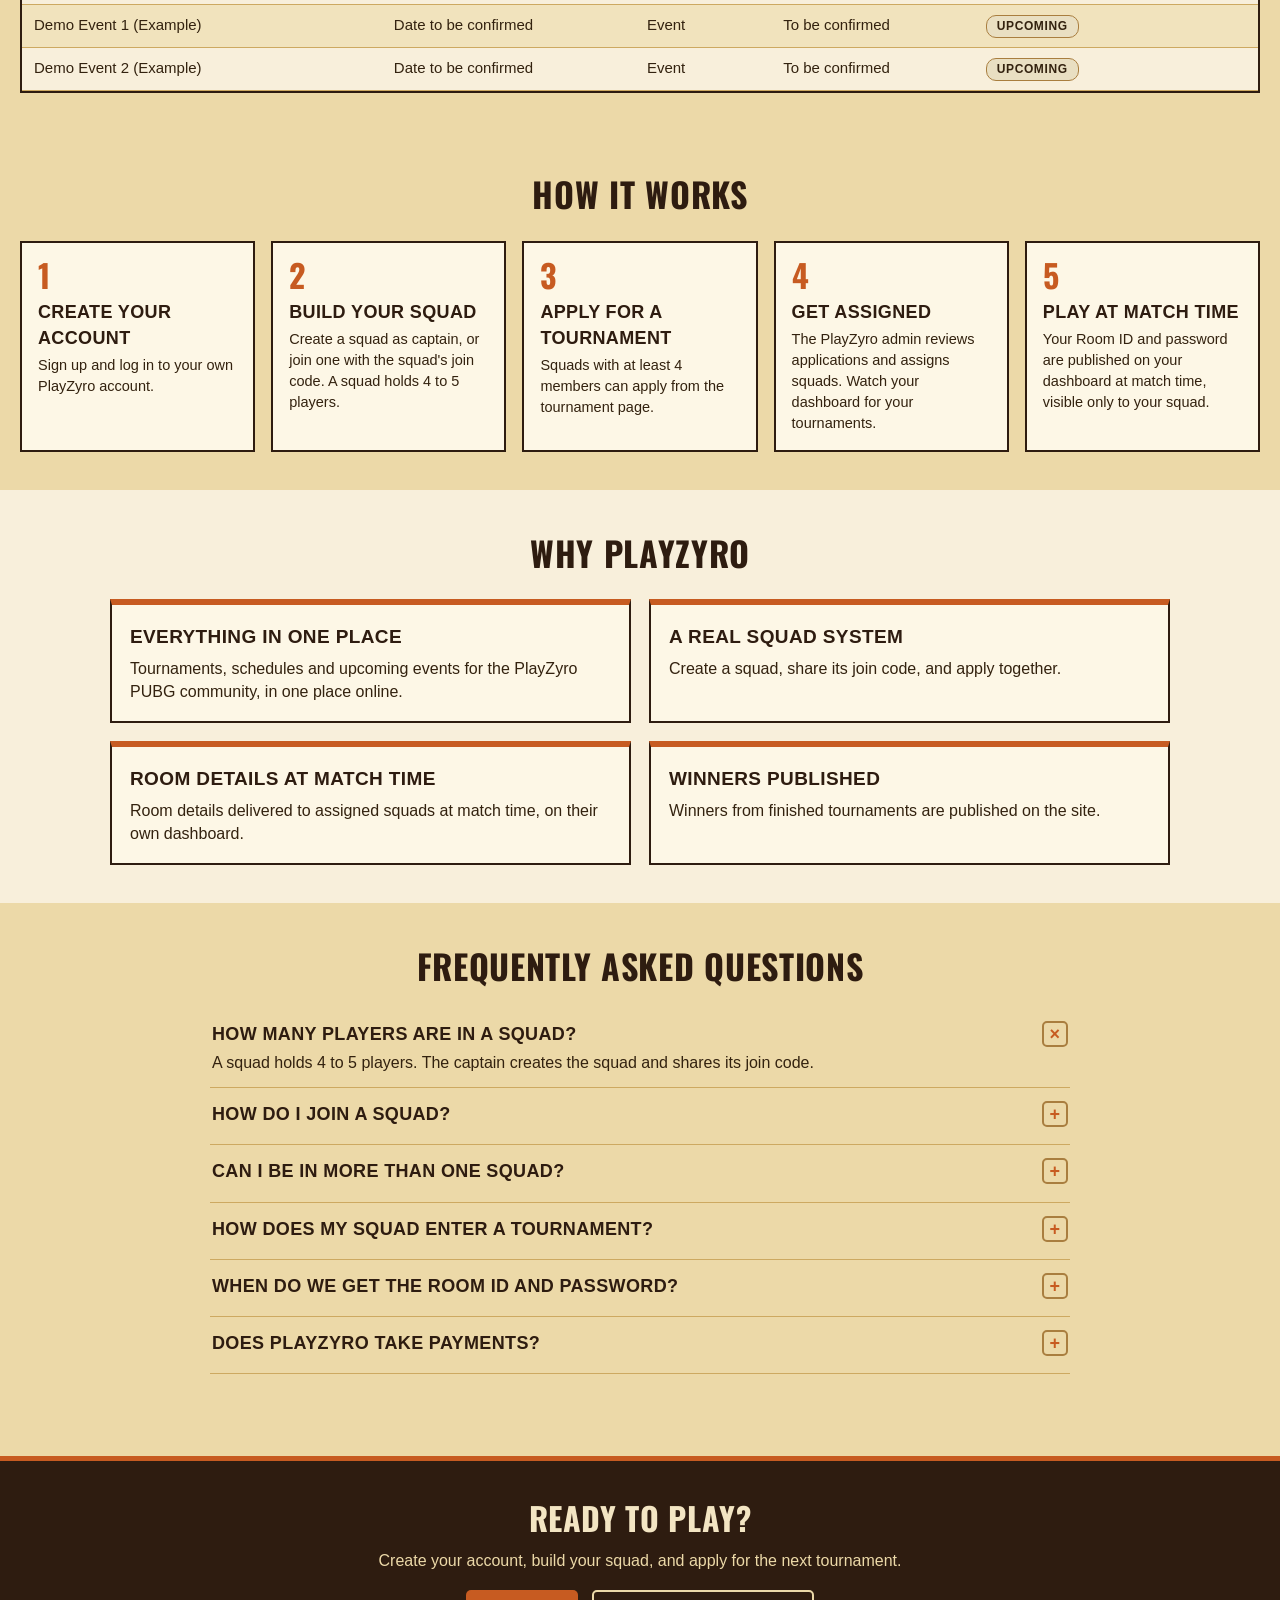
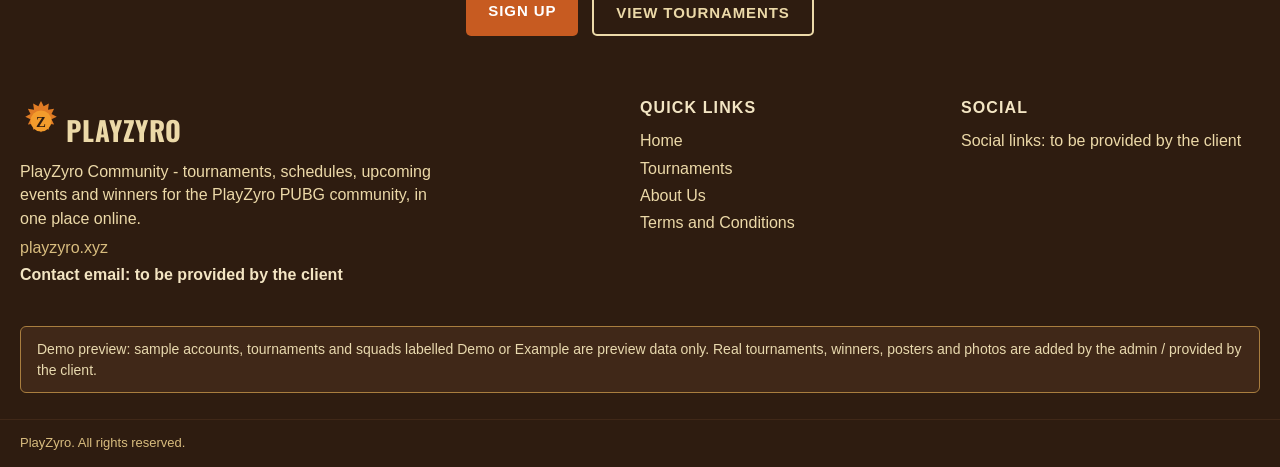
==== commit 4c53cc10: "V3-Landing-R1-02 remainder (panel ruling): headings now render in a true condensed poster face - the" ====
--- a/index.html
+++ b/index.html
@@ -1,9 +1,9 @@
 <!DOCTYPE html>
 <html lang="en"><head><meta charset="utf-8"><meta name="viewport" content="width=device-width, initial-scale=1">
 <title>Home - PlayZyro</title><link rel="icon" href="data:image/svg+xml,%3Csvg xmlns='http://www.w3.org/2000/svg' viewBox='0 0 32 32'%3E%3Ccircle cx='16' cy='16' r='11' fill='%23e07b24'/%3E%3Ctext x='16' y='22' font-size='15' font-family='Georgia' font-weight='bold' text-anchor='middle' fill='%232e1c10'%3EZ%3C/text%3E%3C/svg%3E">
-<link rel="stylesheet" href="assets/css/style.css?v=2026-11-20h">
+<link rel="preconnect" href="https://fonts.googleapis.com"><link rel="preconnect" href="https://fonts.gstatic.com" crossorigin><link href="https://fonts.googleapis.com/css2?family=Oswald:wght@500;600;700&display=swap" rel="stylesheet"><link rel="stylesheet" href="assets/css/style.css?v=2026-11-20j">
 <script>window.PZ_VARIANT='v3';</script>
-<script src="assets/js/app.js?v=2026-11-20h"></script>
+<script src="assets/js/app.js?v=2026-11-20j"></script>
 </head><body>
 <header class="site-header dark"><div class="header-in"><a class="logo" href="index.html" aria-label="PlayZyro home">
 <svg width="42" height="42" viewBox="0 0 48 48" aria-hidden="true"><g fill="#e07b24"><path d="M24 1l3 6 6-3-1 7 7-1-3 6 6 3-6 3 3 6-7-1 1 7-6-3-3 6-3-6-6 3 1-7-7 1 3-6-6-3 6-3-3-6 7 1-1-7 6 3z"/><circle cx="24" cy="24" r="12" fill="#f39c2c"/></g><text x="24" y="31" font-size="17" font-family="Georgia,serif" font-weight="bold" text-anchor="middle" fill="#2e1c10">Z</text></svg>
--- a/assets/css/style.css
+++ b/assets/css/style.css
@@ -518,3 +518,12 @@
 .tlink{background:none;border:0;padding:0;cursor:pointer;font-family:var(--cond);font-weight:700;letter-spacing:.04em;text-transform:uppercase;font-size:13px;color:var(--orange);text-decoration:underline}
 .tlink:hover{color:var(--brown)}
 .br-list{margin-top:10px;background:var(--cream);border:1px solid var(--line);padding:10px 12px;font-size:14px;text-align:left}
+/* Phone points P-04/P-05/P-06 (Snow phone check, 2026-11-20): steps stack (the inline 4-column style is overridden), champions units fit the viewport, winner lines never cut */
+@media(max-width:640px){
+.r2-block .steps{grid-template-columns:1fr!important}
+.champ-unit{flex-wrap:wrap}
+.champ-unit .art-photo,.champ-unit .art-team{flex:0 0 108px;height:64px;min-height:64px}
+.champ-row .cap{font-size:16px}
+}
+/* ===== V3 R1-02 remainder (panel ruling, 2026-11-20): condensed poster face on headings - Oswald is loaded in every page head; headings bold ===== */
+h1,h2,h3{font-weight:700}
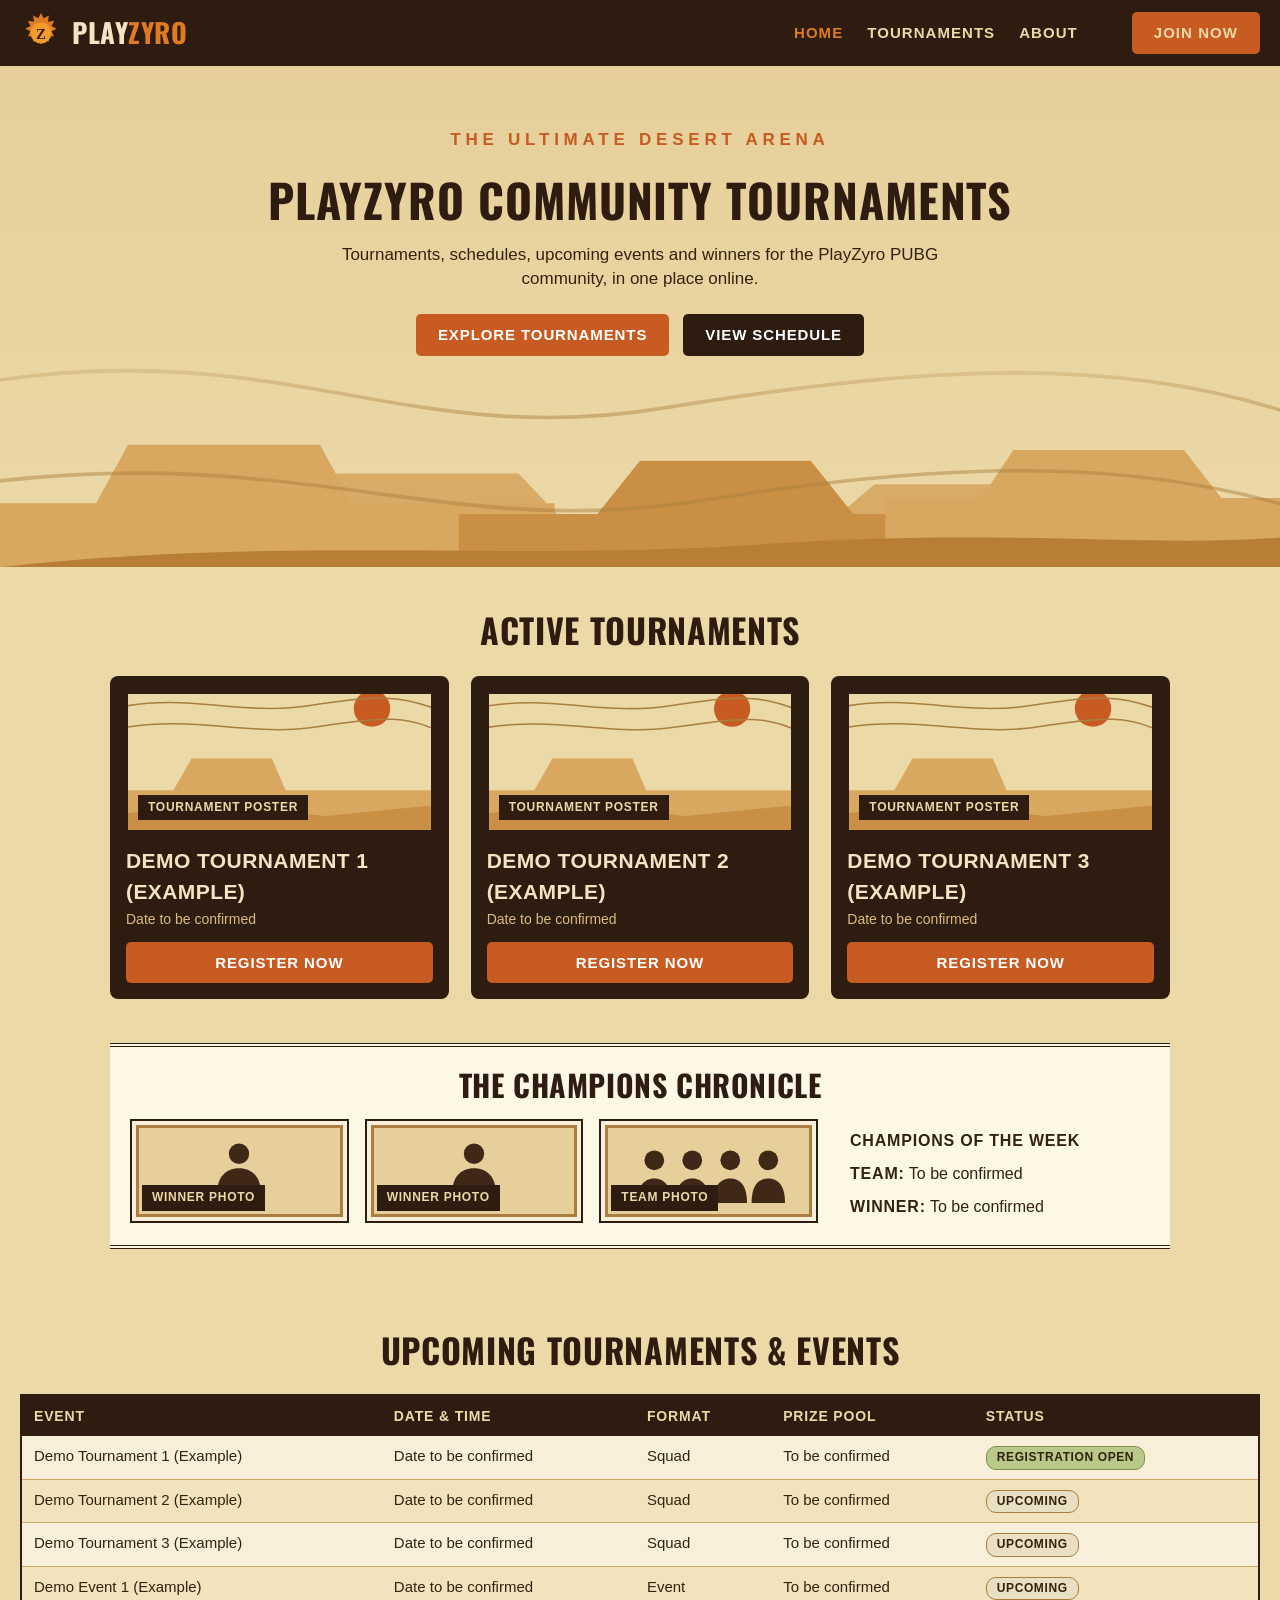
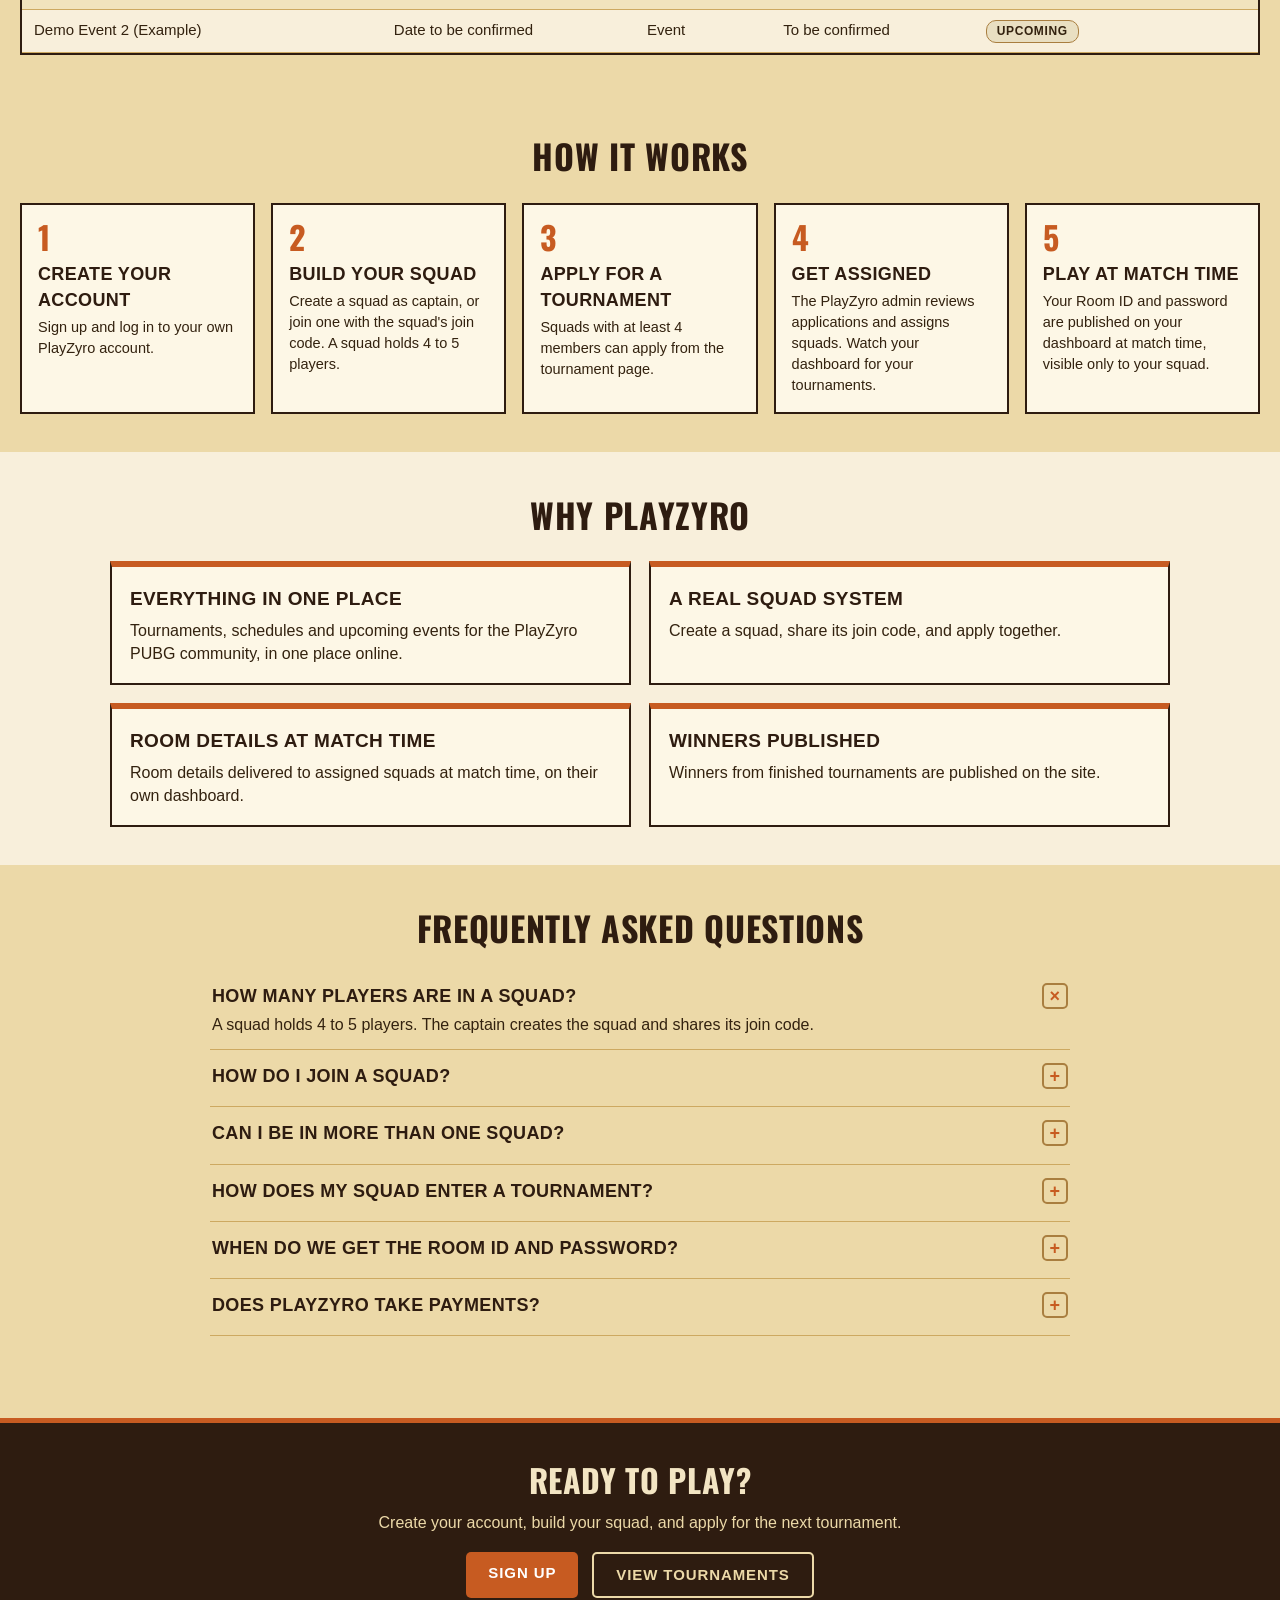
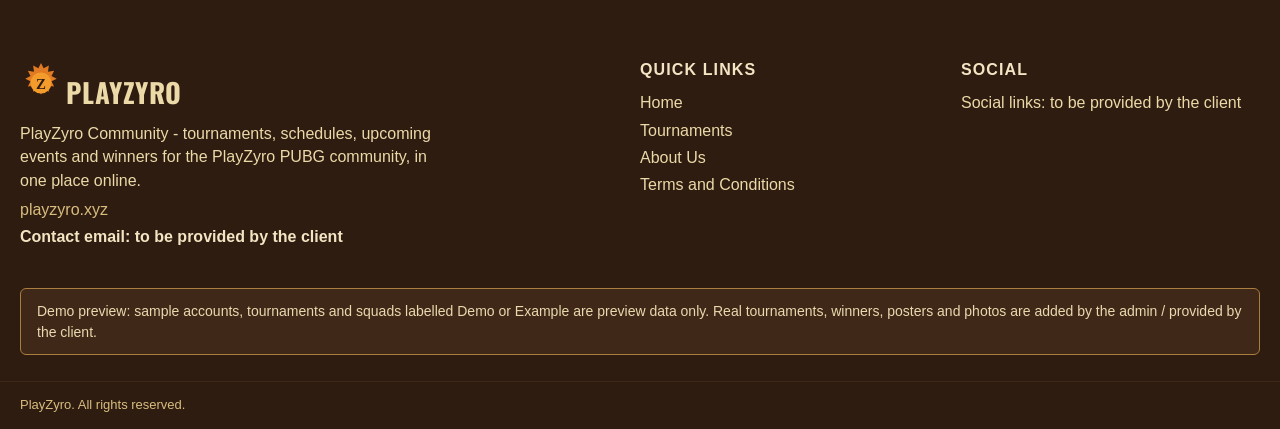
==== commit e1fbf9e5: "AI Slop round (Chat 6 R1, panel-ruled): Join Room button now copies the room credentials with Copied" ====
--- a/index.html
+++ b/index.html
@@ -1,9 +1,9 @@
 <!DOCTYPE html>
 <html lang="en"><head><meta charset="utf-8"><meta name="viewport" content="width=device-width, initial-scale=1">
 <title>Home - PlayZyro</title><link rel="icon" href="data:image/svg+xml,%3Csvg xmlns='http://www.w3.org/2000/svg' viewBox='0 0 32 32'%3E%3Ccircle cx='16' cy='16' r='11' fill='%23e07b24'/%3E%3Ctext x='16' y='22' font-size='15' font-family='Georgia' font-weight='bold' text-anchor='middle' fill='%232e1c10'%3EZ%3C/text%3E%3C/svg%3E">
-<link rel="preconnect" href="https://fonts.googleapis.com"><link rel="preconnect" href="https://fonts.gstatic.com" crossorigin><link href="https://fonts.googleapis.com/css2?family=Oswald:wght@500;600;700&display=swap" rel="stylesheet"><link rel="stylesheet" href="assets/css/style.css?v=2026-11-20j">
+<link rel="preconnect" href="https://fonts.googleapis.com"><link rel="preconnect" href="https://fonts.gstatic.com" crossorigin><link href="https://fonts.googleapis.com/css2?family=Oswald:wght@500;600;700&display=swap" rel="stylesheet"><link rel="stylesheet" href="assets/css/style.css?v=2026-11-20k">
 <script>window.PZ_VARIANT='v3';</script>
-<script src="assets/js/app.js?v=2026-11-20j"></script>
+<script src="assets/js/app.js?v=2026-11-20k"></script>
 </head><body>
 <header class="site-header dark"><div class="header-in"><a class="logo" href="index.html" aria-label="PlayZyro home">
 <svg width="42" height="42" viewBox="0 0 48 48" aria-hidden="true"><g fill="#e07b24"><path d="M24 1l3 6 6-3-1 7 7-1-3 6 6 3-6 3 3 6-7-1 1 7-6-3-3 6-3-6-6 3 1-7-7 1 3-6-6-3 6-3-3-6 7 1-1-7 6 3z"/><circle cx="24" cy="24" r="12" fill="#f39c2c"/></g><text x="24" y="31" font-size="17" font-family="Georgia,serif" font-weight="bold" text-anchor="middle" fill="#2e1c10">Z</text></svg>
@@ -60,5 +60,6 @@
 var strip=document.getElementById('champ-strip');
 document.getElementById('strip-prev').addEventListener('click',function(){strip.scrollBy({left:-240});});
 document.getElementById('strip-next').addEventListener('click',function(){strip.scrollBy({left:240});});
+(function(){var nav=document.querySelector('.strip-nav');if(!nav||!strip)return;function vis(){nav.style.display=(strip.scrollWidth>strip.clientWidth+4)?'':'none';}vis();window.addEventListener('resize',vis);window.addEventListener('load',vis);})();
 </script>
 </body></html>
--- a/assets/css/style.css
+++ b/assets/css/style.css
@@ -527,3 +527,6 @@
 }
 /* ===== V3 R1-02 remainder (panel ruling, 2026-11-20): condensed poster face on headings - Oswald is loaded in every page head; headings bold ===== */
 h1,h2,h3{font-weight:700}
+/* ===== V3 AI Slop round (Chat 6 R1, panel-ruled): notifications bell note ===== */
+.bell-wrap{position:relative;display:inline-flex}
+.bell-note{position:absolute;top:calc(100% + 8px);right:0;background:var(--paper);border:1px solid var(--line);color:var(--ink);padding:10px 14px;font-size:14px;white-space:nowrap;z-index:60;box-shadow:0 10px 24px rgba(46,28,16,.25)}
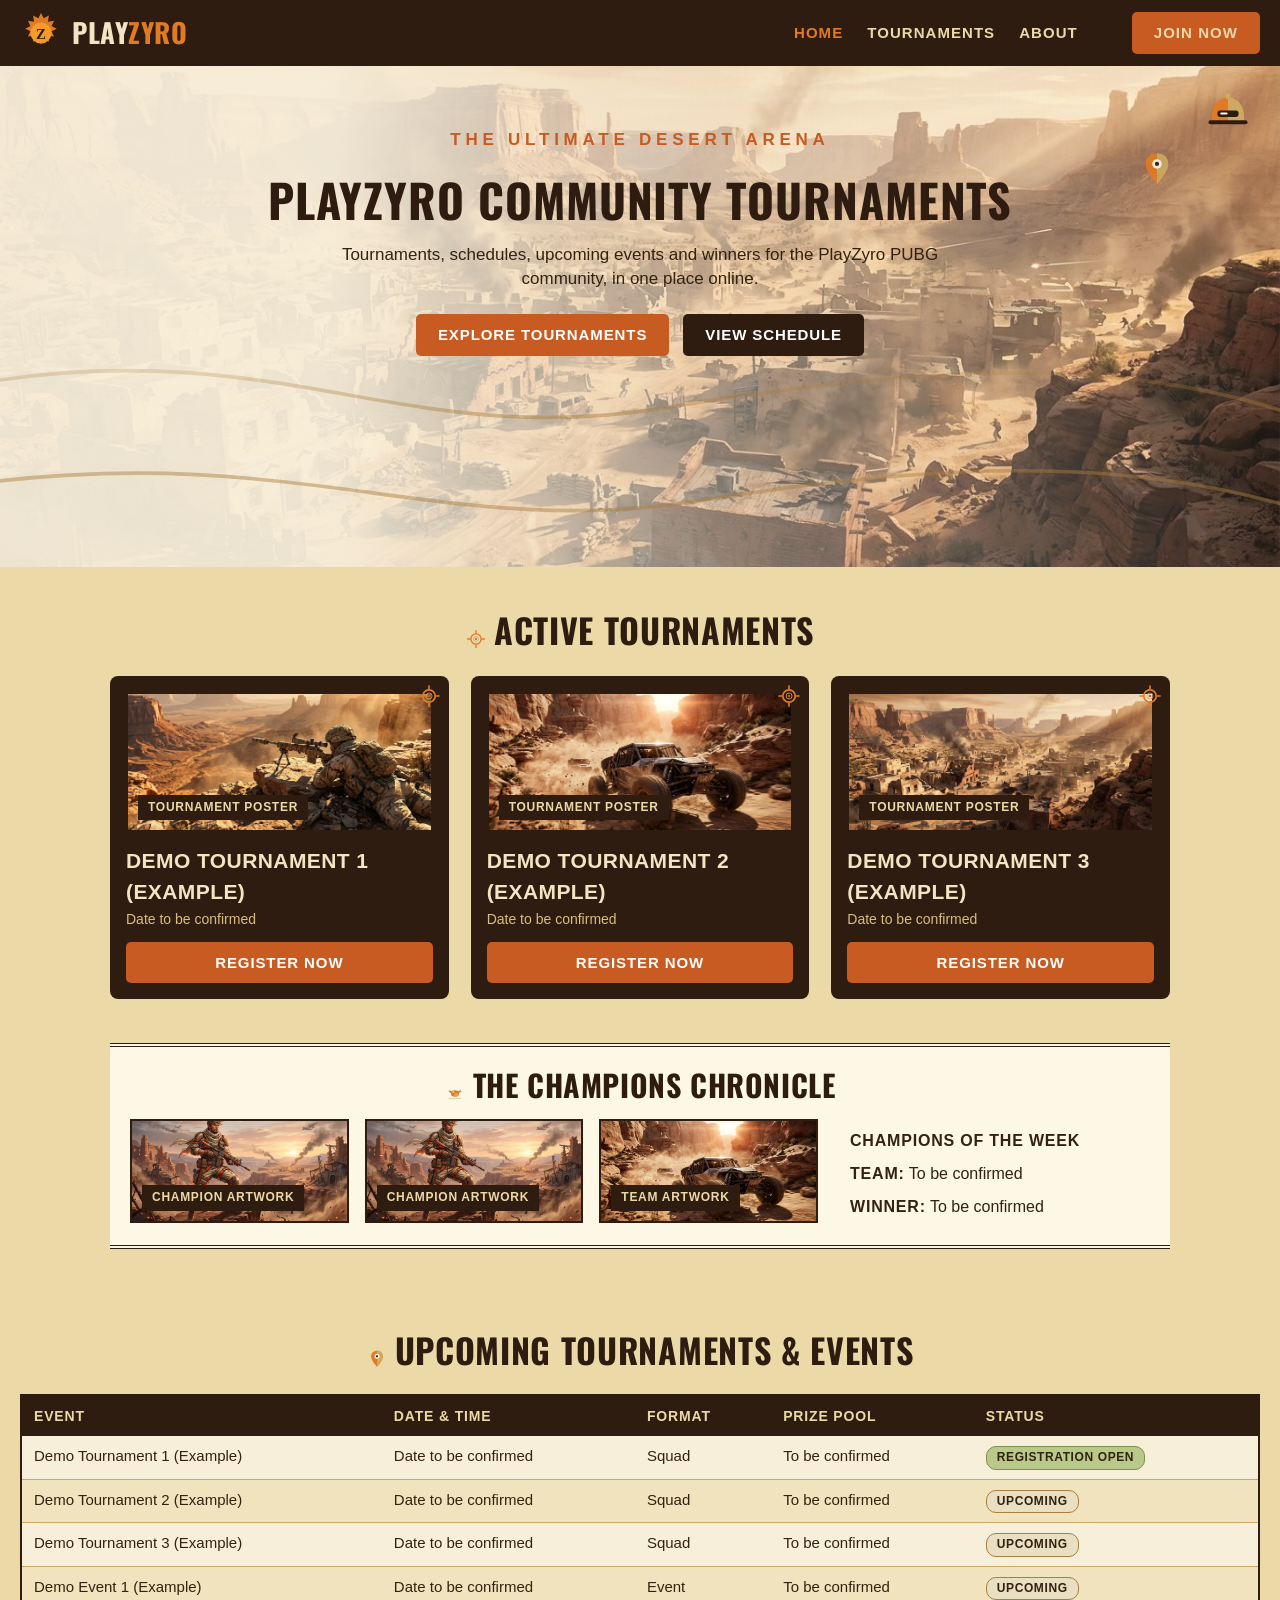
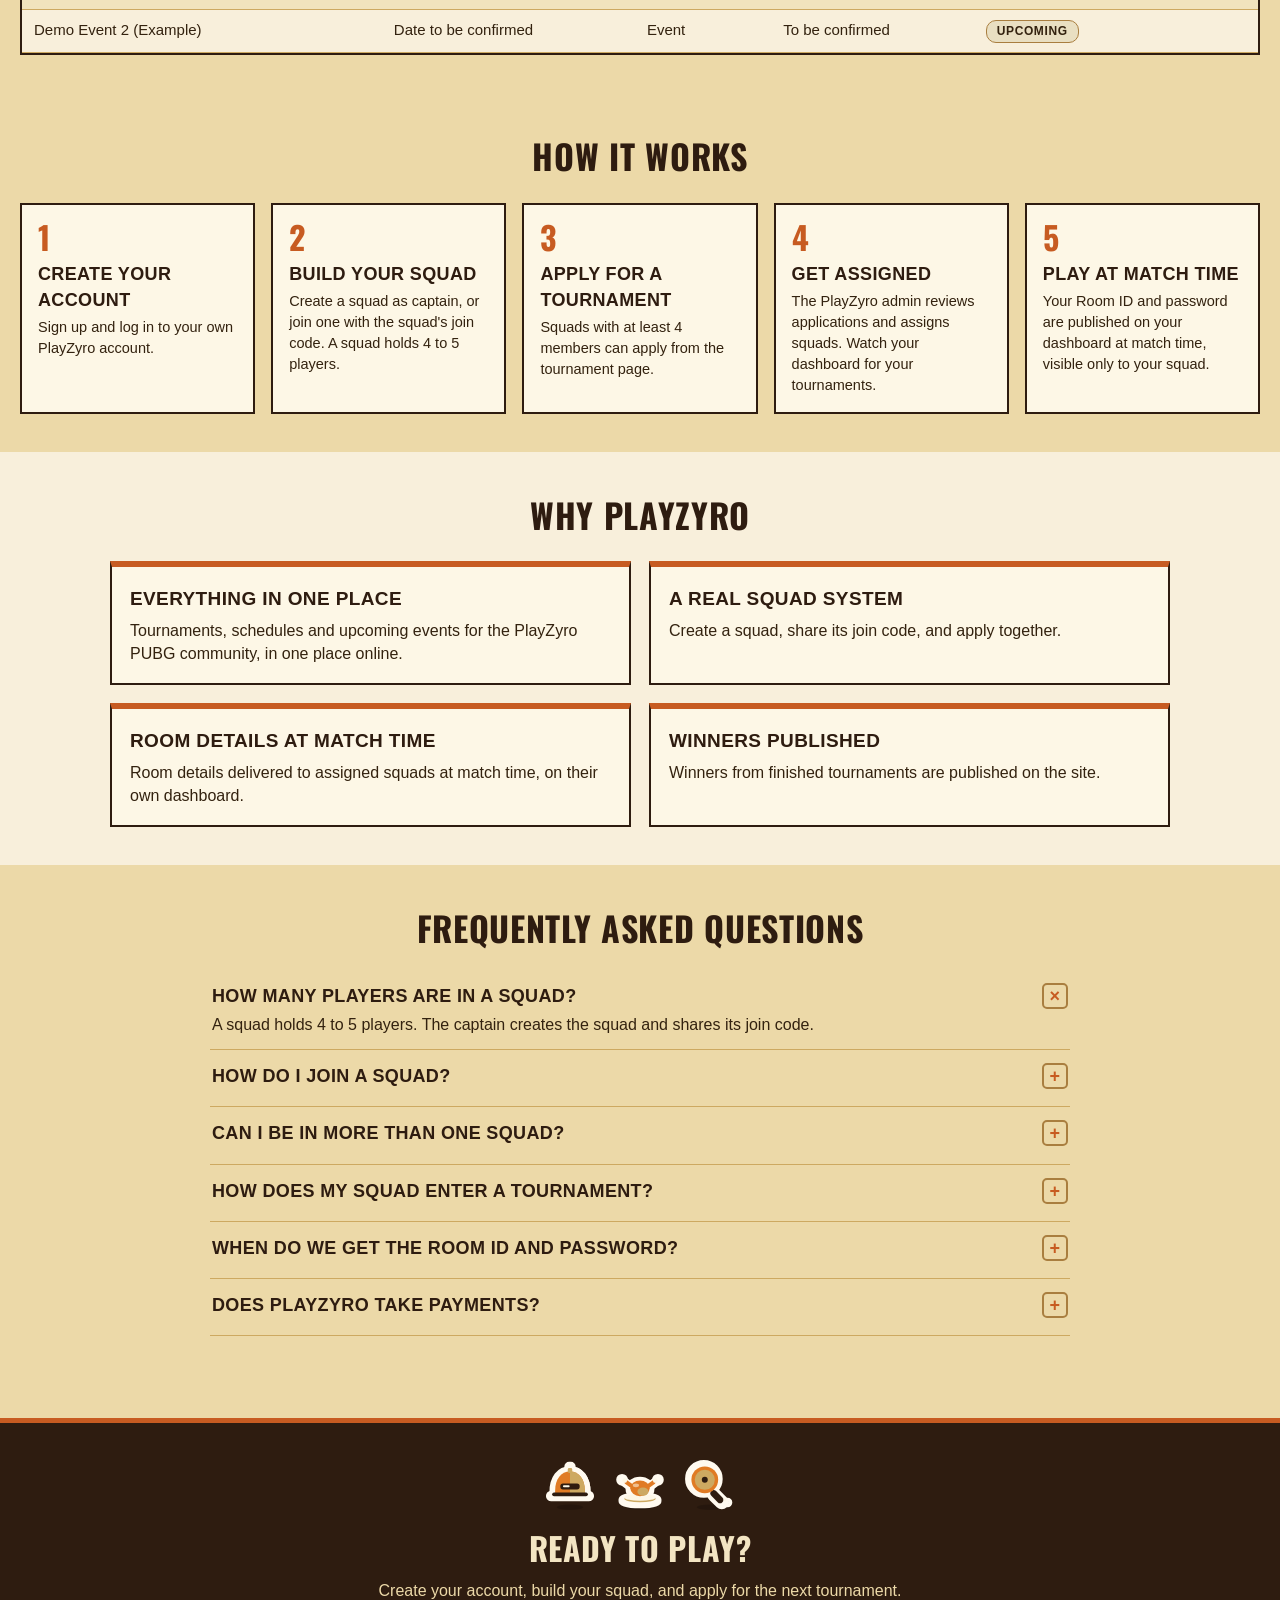
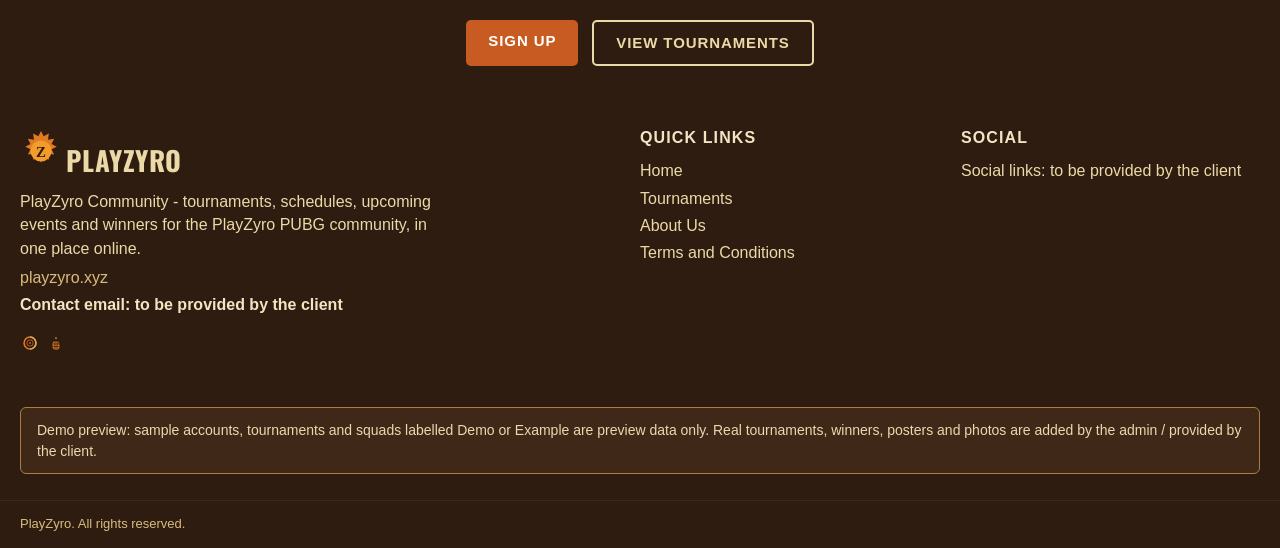
==== commit 4e7ce75a: "PUBG-look update: Flow artwork integrated (desert hero scene with the design cream scrim, rotating t" ====
--- a/index.html
+++ b/index.html
@@ -1,49 +1,49 @@
 <!DOCTYPE html>
 <html lang="en"><head><meta charset="utf-8"><meta name="viewport" content="width=device-width, initial-scale=1">
 <title>Home - PlayZyro</title><link rel="icon" href="data:image/svg+xml,%3Csvg xmlns='http://www.w3.org/2000/svg' viewBox='0 0 32 32'%3E%3Ccircle cx='16' cy='16' r='11' fill='%23e07b24'/%3E%3Ctext x='16' y='22' font-size='15' font-family='Georgia' font-weight='bold' text-anchor='middle' fill='%232e1c10'%3EZ%3C/text%3E%3C/svg%3E">
-<link rel="preconnect" href="https://fonts.googleapis.com"><link rel="preconnect" href="https://fonts.gstatic.com" crossorigin><link href="https://fonts.googleapis.com/css2?family=Oswald:wght@500;600;700&display=swap" rel="stylesheet"><link rel="stylesheet" href="assets/css/style.css?v=2026-11-20k">
+<link rel="preconnect" href="https://fonts.googleapis.com"><link rel="preconnect" href="https://fonts.gstatic.com" crossorigin><link href="https://fonts.googleapis.com/css2?family=Oswald:wght@500;600;700&display=swap" rel="stylesheet"><link rel="stylesheet" href="assets/css/style.css?v=2026-11-20l">
 <script>window.PZ_VARIANT='v3';</script>
-<script src="assets/js/app.js?v=2026-11-20k"></script>
+<script src="assets/js/app.js?v=2026-11-20l"></script>
 </head><body>
 <header class="site-header dark"><div class="header-in"><a class="logo" href="index.html" aria-label="PlayZyro home">
 <svg width="42" height="42" viewBox="0 0 48 48" aria-hidden="true"><g fill="#e07b24"><path d="M24 1l3 6 6-3-1 7 7-1-3 6 6 3-6 3 3 6-7-1 1 7-6-3-3 6-3-6-6 3 1-7-7 1 3-6-6-3 6-3-3-6 7 1-1-7 6 3z"/><circle cx="24" cy="24" r="12" fill="#f39c2c"/></g><text x="24" y="31" font-size="17" font-family="Georgia,serif" font-weight="bold" text-anchor="middle" fill="#2e1c10">Z</text></svg>
 <span class="word">PLAY<b>ZYRO</b></span></a>
 <nav class="mainnav"><a href="index.html" class="active">Home</a><a href="tournaments.html">Tournaments</a><a href="about.html">About</a><a href="dashboard.html" data-nav-dash>Dashboard</a><a href="admin.html" data-nav-admin>Admin Panel</a><span class="userchip" data-user-chip></span><a class="btn joinbtn" href="auth.html">Join Now</a></nav><button class="burger" type="button" data-burger aria-label="Open menu" aria-expanded="false" aria-controls="site-drawer"><span></span><span></span><span></span></button></div></header><div class="drawer-backdrop" data-drawer-close></div><aside class="drawer" id="site-drawer" aria-hidden="true"><div class="drawer-head"><span class="drawer-title">Menu</span><button class="drawer-x" type="button" data-drawer-close aria-label="Close menu">&times;</button></div><nav class="drawer-nav"><a href="index.html">Home</a><a href="tournaments.html">Tournaments</a><a href="about.html">About</a><a href="dashboard.html" data-nav-dash>Dashboard</a><a href="admin.html" data-nav-admin>Admin Panel</a><span class="userchip" data-user-chip></span><div class="drawer-auth"><a class="btn joinbtn" href="auth.html">Sign Up</a><a class="btn dark joinbtn" href="auth.html">Log In</a></div></nav></aside>
 
-<section class="hero"><svg class="topo" width="100%" height="100%" preserveAspectRatio="none" viewBox="0 0 1200 300" aria-hidden="true"><g fill="none" stroke="#a97e3f" stroke-width="1.4" opacity="0.55"><path d="M-20 40 C200 10 320 90 560 60 S 1000 20 1240 70"/><path d="M-20 80 C220 50 340 130 580 100 S 1020 60 1240 110"/><path d="M-20 130 C240 100 360 180 600 150 S 1040 110 1240 160"/><path d="M-20 190 C260 160 380 230 620 205 S 1060 170 1240 215"/><path d="M-20 250 C280 225 420 285 660 260 S 1080 235 1240 270"/></g></svg>
+<section class="hero"><svg class="pz-hero-ic pz-h1" aria-hidden="true"><use href="assets/img/pz-icons.svg#pz-helmet"/></svg><svg class="pz-hero-ic pz-h2" aria-hidden="true"><use href="assets/img/pz-icons.svg#pz-pin"/></svg><svg class="topo" width="100%" height="100%" preserveAspectRatio="none" viewBox="0 0 1200 300" aria-hidden="true"><g fill="none" stroke="#a97e3f" stroke-width="1.4" opacity="0.55"><path d="M-20 40 C200 10 320 90 560 60 S 1000 20 1240 70"/><path d="M-20 80 C220 50 340 130 580 100 S 1020 60 1240 110"/><path d="M-20 130 C240 100 360 180 600 150 S 1040 110 1240 160"/><path d="M-20 190 C260 160 380 230 620 205 S 1060 170 1240 215"/><path d="M-20 250 C280 225 420 285 660 260 S 1080 235 1240 270"/></g></svg>
 <p class="hero-kicker">The Ultimate Desert Arena</p>
 <h1><span class="l2">PlayZyro Community Tournaments</span></h1>
 <p>Tournaments, schedules, upcoming events and winners for the PlayZyro PUBG community, in one place online.</p>
 <div class="cta"><a class="btn" href="tournaments.html">Explore Tournaments</a><a class="btn dark" href="tournaments.html#schedule">View Schedule</a></div>
 <svg class="dunes" viewBox="0 0 1200 170" preserveAspectRatio="none" aria-hidden="true"><path d="M0 170 L0 126 L210 126 L252 82 L486 82 L528 126 L780 126 L820 92 L1050 92 L1090 126 L1200 126 L1200 170 Z" fill="#d09a4e" opacity=".7"/><path d="M0 170 L0 110 L90 110 L120 55 L300 55 L330 110 L520 110 L520 170 Z" fill="#d9a860"/><path d="M430 170 L430 120 L560 120 L600 70 L760 70 L800 120 L950 120 L950 170 Z" fill="#c98f45"/><path d="M830 170 L830 105 L920 105 L950 60 L1110 60 L1145 105 L1200 105 L1200 170 Z" fill="#d9a860"/><path d="M0 170 C260 140 480 165 720 148 C940 133 1080 152 1200 142 L1200 170 Z" fill="#b97e35"/></svg></section>
 <section class="section"><div class="wrap">
-<h2>Active Tournaments</h2>
+<h2><svg class="pz-ic" aria-hidden="true"><use href="assets/img/pz-icons.svg#pz-crosshair"/></svg>Active Tournaments</h2>
 <div class="cards3" id="home-tournaments"></div>
 </div></section>
 <section class="section" style="padding-top:6px"><div class="newsstrip">
-<h2>The Champions Chronicle</h2>
+<h2><svg class="pz-ic" aria-hidden="true"><use href="assets/img/pz-icons.svg#pz-chicken"/></svg>The Champions Chronicle</h2>
 <div class="strip-flex">
 <div class="strip-row" id="champ-strip">
-<div class="art-photo"><span class="art-tag">Winner Photo</span></div>
-<div class="art-photo"><span class="art-tag">Winner Photo</span></div>
-<div class="art-team"><span class="art-tag">Team Photo</span></div>
+<div class="art-photo has-art"><img class="pz-art" src="assets/img/art-champion.jpg" alt=""><span class="art-tag">Champion Artwork</span></div>
+<div class="art-photo has-art"><img class="pz-art" src="assets/img/art-champion.jpg" alt=""><span class="art-tag">Champion Artwork</span></div>
+<div class="art-team has-art"><img class="pz-art" src="assets/img/art-poster-b.jpg" alt=""><span class="art-tag">Team Artwork</span></div>
 </div>
 <div class="strip-cell"><span class="cap">Champions of the Week</span><span class="win-line"><span class="wl-label">Team:</span> To be confirmed</span><span class="win-line"><span class="wl-label">Winner:</span> To be confirmed</span></div>
 </div>
 <div class="strip-nav"><button type="button" id="strip-prev" aria-label="Previous">&larr;</button><button type="button" id="strip-next" aria-label="Next">&rarr;</button></div>
 </div></section>
 <section class="section"><div class="wrap">
-<h2>Upcoming Tournaments &amp; Events</h2>
+<h2><svg class="pz-ic" aria-hidden="true"><use href="assets/img/pz-icons.svg#pz-pin"/></svg>Upcoming Tournaments &amp; Events</h2>
 <div class="tablewrap stack-table" style="margin-top:20px"><table><thead><tr><th>Event</th><th>Date &amp; Time</th><th>Format</th><th>Prize Pool</th><th>Status</th></tr></thead><tbody id="home-upcoming"></tbody></table></div>
 </div></section>
 <section class="section"><div class="wrap"><h2>How It Works</h2><div class="steps"><div class="step"><div class="num">1</div><h3>Create your account</h3><p>Sign up and log in to your own PlayZyro account.</p></div><div class="step"><div class="num">2</div><h3>Build your squad</h3><p>Create a squad as captain, or join one with the squad's join code. A squad holds 4 to 5 players.</p></div><div class="step"><div class="num">3</div><h3>Apply for a tournament</h3><p>Squads with at least 4 members can apply from the tournament page.</p></div><div class="step"><div class="num">4</div><h3>Get assigned</h3><p>The PlayZyro admin reviews applications and assigns squads. Watch your dashboard for your tournaments.</p></div><div class="step"><div class="num">5</div><h3>Play at match time</h3><p>Your Room ID and password are published on your dashboard at match time, visible only to your squad.</p></div></div></div></section>
 <section class="section alt"><div class="wrap"><h2>Why PlayZyro</h2><div class="why-grid"><div class="why-card"><h3>Everything in one place</h3><p>Tournaments, schedules and upcoming events for the PlayZyro PUBG community, in one place online.</p></div><div class="why-card"><h3>A real squad system</h3><p>Create a squad, share its join code, and apply together.</p></div><div class="why-card"><h3>Room details at match time</h3><p>Room details delivered to assigned squads at match time, on their own dashboard.</p></div><div class="why-card"><h3>Winners published</h3><p>Winners from finished tournaments are published on the site.</p></div></div></div></section>
 <section class="section"><div class="wrap"><h2>Frequently Asked Questions</h2><div class="faq"><div class="faq-item"><h3>How many players are in a squad?</h3><p>A squad holds 4 to 5 players. The captain creates the squad and shares its join code.</p></div><div class="faq-item"><h3>How do I join a squad?</h3><p>Ask the captain for the squad's join code, then use Join a Squad while logged in.</p></div><div class="faq-item"><h3>Can I be in more than one squad?</h3><p>Each player has one active squad.</p></div><div class="faq-item"><h3>How does my squad enter a tournament?</h3><p>A squad with at least 4 members applies from the tournament page. The admin assigns squads, and assigned squads see the tournament on their dashboard.</p></div><div class="faq-item"><h3>When do we get the Room ID and password?</h3><p>The admin publishes them at match time. They appear on the dashboard of assigned squad members only.</p></div><div class="faq-item"><h3>Does PlayZyro take payments?</h3><p>No. PlayZyro does not take payments, deposits or withdrawals on this site.</p></div></div></div></section>
-<section class="cta-band"><div class="wrap"><h2>Ready to Play?</h2><p>Create your account, build your squad, and apply for the next tournament.</p><div class="cta-row"><a class="btn" href="auth.html">Sign Up</a><a class="btn ghost-light" href="tournaments.html">View Tournaments</a></div></div></section>
+<section class="cta-band"><div class="wrap"><div class="pz-cluster" aria-hidden="true"><svg class="pz-stk"><use href="assets/img/pz-icons.svg#pz-helmet-s"/></svg><svg class="pz-stk"><use href="assets/img/pz-icons.svg#pz-chicken-s"/></svg><svg class="pz-stk"><use href="assets/img/pz-icons.svg#pz-pan-s"/></svg></div><h2>Ready to Play?</h2><p>Create your account, build your squad, and apply for the next tournament.</p><div class="cta-row"><a class="btn" href="auth.html">Sign Up</a><a class="btn ghost-light" href="tournaments.html">View Tournaments</a></div></div></section>
 <footer class="site-footer"><div class="footer-in">
 <div><a class="logo" style="margin-bottom:10px" href="index.html" aria-label="PlayZyro home">
 <svg width="42" height="42" viewBox="0 0 48 48" aria-hidden="true"><g fill="#e07b24"><path d="M24 1l3 6 6-3-1 7 7-1-3 6 6 3-6 3 3 6-7-1 1 7-6-3-3 6-3-6-6 3 1-7-7 1 3-6-6-3 6-3-3-6 7 1-1-7 6 3z"/><circle cx="24" cy="24" r="12" fill="#f39c2c"/></g><text x="24" y="31" font-size="17" font-family="Georgia,serif" font-weight="bold" text-anchor="middle" fill="#2e1c10">Z</text></svg>
-<span class="word">PLAY<b>ZYRO</b></span></a><p style="margin:6px 0;max-width:420px">PlayZyro Community - tournaments, schedules, upcoming events and winners for the PlayZyro PUBG community, in one place online.</p><p style="margin:4px 0;color:var(--tan)">playzyro.xyz</p><p class="foot-contact">Contact email: to be provided by the client</p></div>
+<span class="word">PLAY<b>ZYRO</b></span></a><p style="margin:6px 0;max-width:420px">PlayZyro Community - tournaments, schedules, upcoming events and winners for the PlayZyro PUBG community, in one place online.</p><p style="margin:4px 0;color:var(--tan)">playzyro.xyz</p><p class="foot-contact">Contact email: to be provided by the client</p><p class="pz-foot" aria-hidden="true"><svg class="pz-ic"><use href="assets/img/pz-icons.svg#pz-zone"/></svg><svg class="pz-ic"><use href="assets/img/pz-icons.svg#pz-grenade"/></svg></p></div>
 <div><h4>Quick Links</h4><a href="index.html">Home</a><a href="tournaments.html">Tournaments</a><a href="about.html">About Us</a><a href="terms.html">Terms and Conditions</a></div>
 <div><h4>Social</h4><p style="margin:4px 0">Social links: to be provided by the client</p></div>
 <p class="demo-note">Demo preview: sample accounts, tournaments and squads labelled Demo or Example are preview data only. Real tournaments, winners, posters and photos are added by the admin / provided by the client.</p>
@@ -52,7 +52,7 @@
 (function(){var u=PZ.session();document.querySelectorAll('[data-nav-dash]').forEach(function(e){e.style.display=u?'':'none';});document.querySelectorAll('[data-nav-admin]').forEach(function(e){e.style.display=(u&&u.role==='admin')?'':'none';});document.querySelectorAll('.joinbtn').forEach(function(e){e.style.display=u?'none':'';});})();
 </script>
 <script>
-function tCard(t){return '<article class="tcard"><div class="art-poster"><span class="art-tag">Tournament Poster</span></div><h3>'+PZ.esc(t.name)+'</h3><div class="date">'+PZ.esc(t.dateText)+(t.timeText?' - '+PZ.esc(t.timeText):'')+'</div><a class="btn" href="tournament.html?id='+t.id+'">Register Now</a></article>';}
+function tCard(t,i){return '<article class="tcard"><svg class="pz-corner" aria-hidden="true"><use href="assets/img/pz-icons.svg#pz-crosshair"/></svg><div class="art-poster has-art"><img class="pz-art" src="'+PZ.posterFor(i)+'" alt=""><span class="art-tag">Tournament Poster</span></div><h3>'+PZ.esc(t.name)+'</h3><div class="date">'+PZ.esc(t.dateText)+(t.timeText?' - '+PZ.esc(t.timeText):'')+'</div><a class="btn" href="tournament.html?id='+t.id+'">Register Now</a></article>';}
 document.getElementById('home-tournaments').innerHTML = PZ.db.tournaments.map(tCard).join('');
 var rows = PZ.db.tournaments.map(function(t,i){return '<tr'+(i%2?' class="alt"':'')+'><td data-label="Event">'+PZ.esc(t.name)+'</td><td data-label="Date &amp; Time">'+PZ.esc(t.dateText)+'</td><td data-label="Format">'+PZ.esc(t.mode||'Squad')+'</td><td data-label="Prize Pool">To be confirmed</td><td data-label="Status"><span class="status'+(t.status==='Registration Open'?' open':'')+'">'+PZ.esc(t.status)+'</span></td></tr>';});
 PZ.db.events.forEach(function(e,i){rows.push('<tr'+((PZ.db.tournaments.length+i)%2?' class="alt"':'')+'><td data-label="Event">'+PZ.esc(e.title)+'</td><td data-label="Date &amp; Time">'+PZ.esc(e.dateText)+'</td><td data-label="Format">Event</td><td data-label="Prize Pool">To be confirmed</td><td data-label="Status"><span class="status">Upcoming</span></td></tr>');});
--- a/assets/css/style.css
+++ b/assets/css/style.css
@@ -530,3 +530,19 @@
 /* ===== V3 AI Slop round (Chat 6 R1, panel-ruled): notifications bell note ===== */
 .bell-wrap{position:relative;display:inline-flex}
 .bell-note{position:absolute;top:calc(100% + 8px);right:0;background:var(--paper);border:1px solid var(--line);color:var(--ink);padding:10px 14px;font-size:14px;white-space:nowrap;z-index:60;box-shadow:0 10px 24px rgba(46,28,16,.25)}
+
+/* ===== PUBG-look update: artwork + SVG element set (2026-11-21) ===== */
+.hero::before{content:"";position:absolute;inset:0;background:linear-gradient(90deg,rgba(248,239,219,.94) 26%,rgba(248,239,219,.45) 58%,rgba(248,239,219,.08)),url("../../assets/img/art-hero.jpg") right center/cover no-repeat;z-index:0}
+.hero .hero-kicker,.hero h1,.hero p,.hero .cta{position:relative;z-index:1}
+.pz-art{position:absolute;inset:0;width:100%;height:100%;object-fit:cover}
+.pz-ic{width:20px;height:20px;vertical-align:-4px;margin-right:8px}
+.pz-foot .pz-ic{margin-right:6px}
+.pz-stk{width:56px;height:56px}
+.pz-cluster{display:flex;gap:14px;justify-content:center;margin:0 auto 12px}
+.pz-corner{position:absolute;top:8px;right:8px;width:24px;height:24px;z-index:3}
+.tcard,.hcard{position:relative}
+.pz-empty-ic{display:block;width:84px;height:84px;margin:10px auto}
+.pz-hero-ic{position:absolute;z-index:2}
+.pz-h1{right:26px;top:20px;width:52px;height:52px}
+.pz-h2{right:104px;top:84px;width:38px;height:38px;opacity:.9}
+@media(max-width:640px){.pz-h1{right:12px;top:12px;width:36px;height:36px}.pz-h2{display:none}.pz-stk{width:46px;height:46px}}
